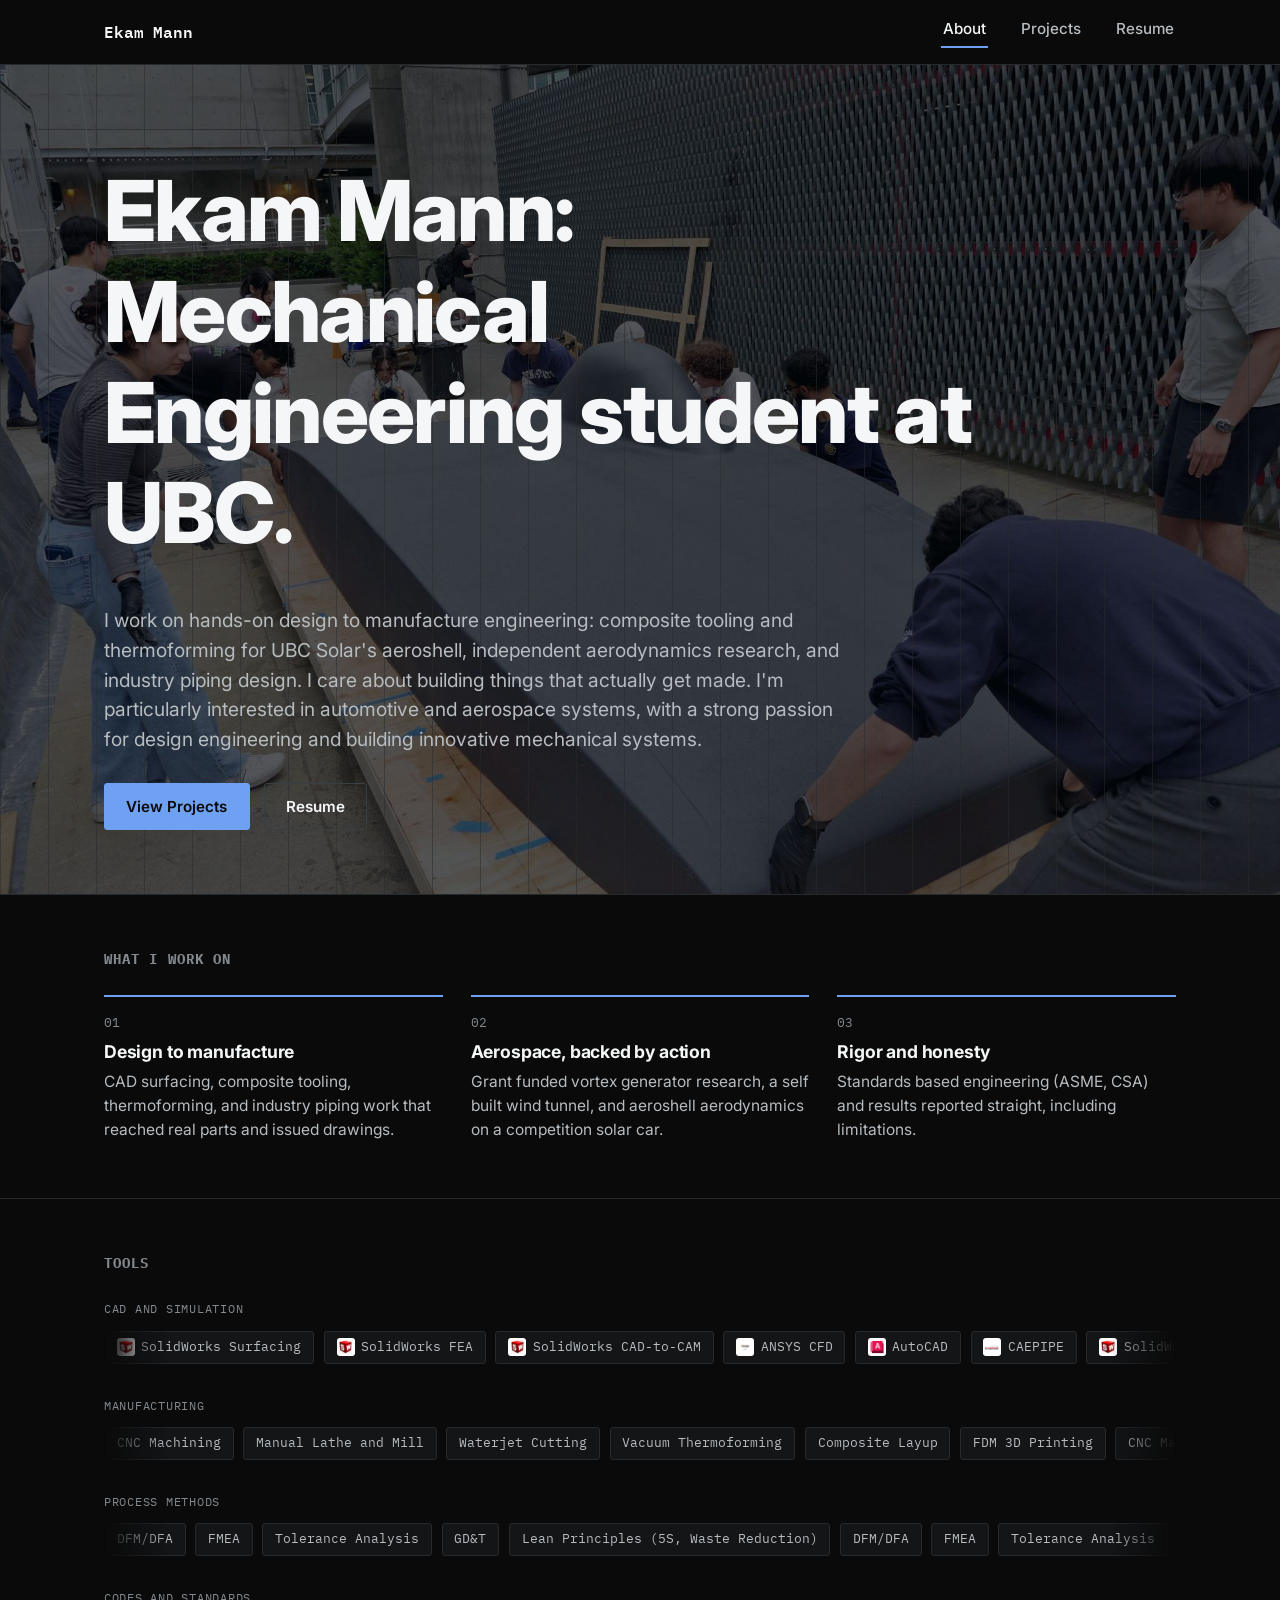
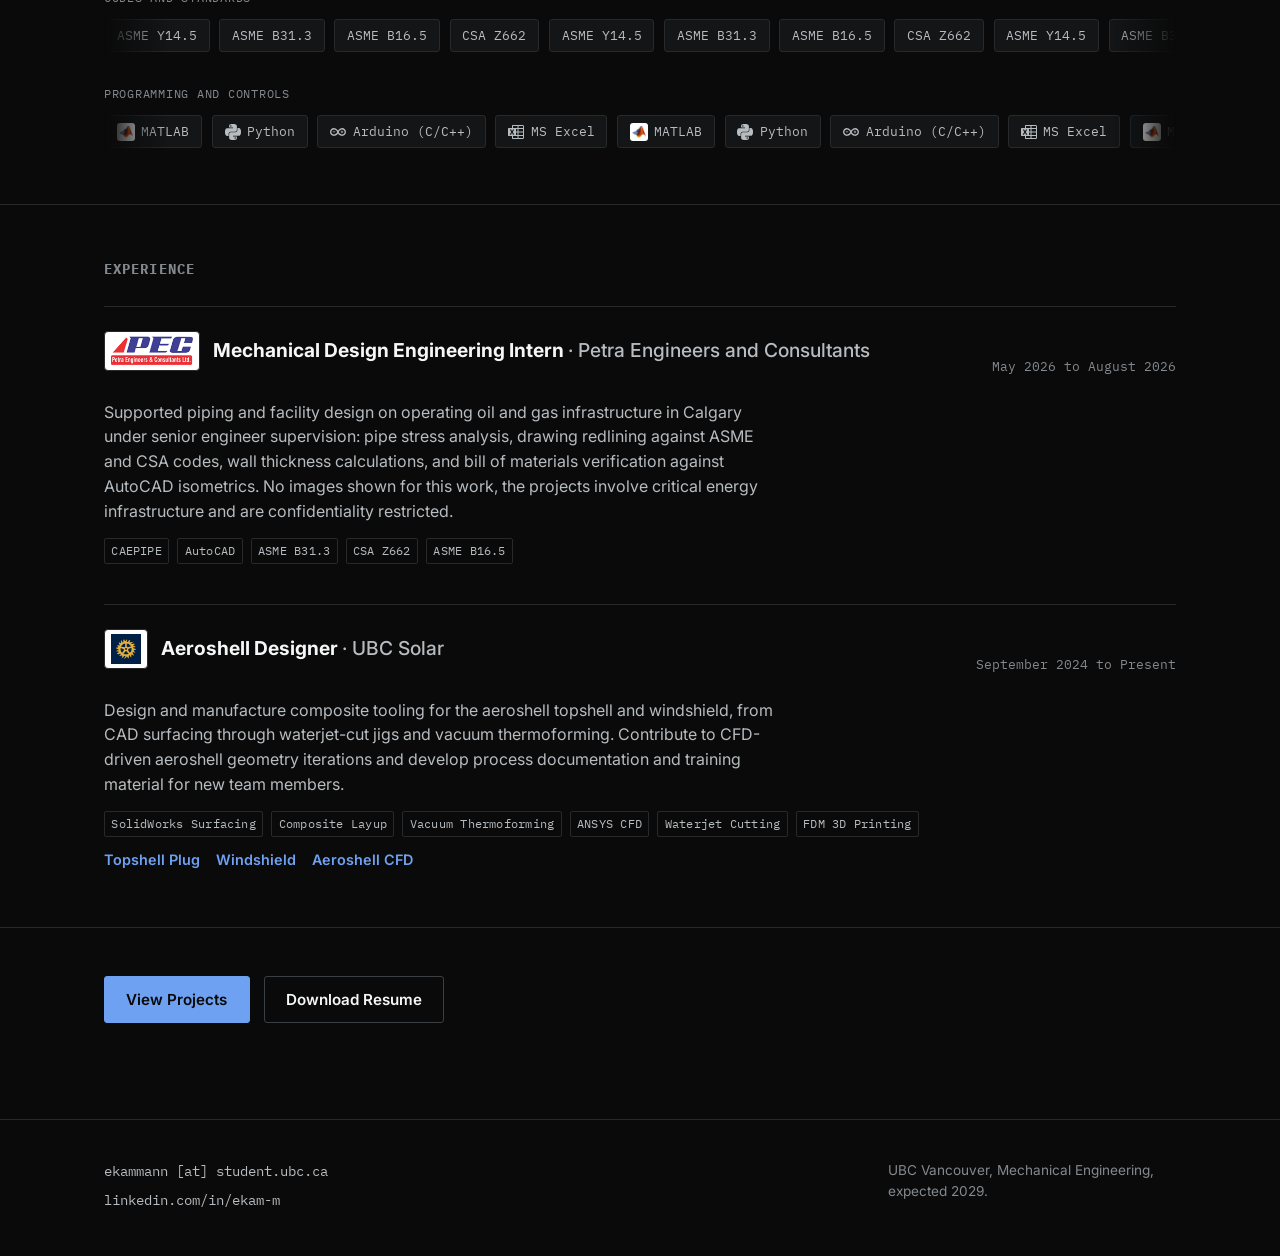
==== index.html @ 3ae9a65d "Add favicon EM monogram logo, generated as favicon.ico (16/32/48), PNG fallbacks, and an apple-touch" ====
<!doctype html>
<html lang="en">
<head>
<meta charset="UTF-8" />
<meta name="viewport" content="width=device-width, initial-scale=1" />
<title>Ekam Mann · Mechanical Engineering</title>
<meta name="description" content="Ekam Mann, Mechanical Engineering student at UBC. Design to manufacture work in composite tooling, thermoforming, and industry piping." />
<link rel="icon" href="/favicon.ico" sizes="any" />
<link rel="icon" href="/assets/img/favicon-32.png" type="image/png" sizes="32x32" />
<link rel="icon" href="/assets/img/favicon-16.png" type="image/png" sizes="16x16" />
<link rel="apple-touch-icon" href="/assets/img/apple-touch-icon.png" />
<link rel="preconnect" href="https://fonts.googleapis.com" />
<link rel="preconnect" href="https://fonts.gstatic.com" crossorigin />
<link href="https://fonts.googleapis.com/css2?family=Inter:wght@400;500;600;700&family=IBM+Plex+Mono:wght@400;500;600&display=swap" rel="stylesheet" />
<link rel="stylesheet" href="/assets/css/style.css" />
</head>
<body>
<a class="skip-link" href="#main">Skip to content</a>

<nav class="site-nav" aria-label="Primary">
  <div class="container">
    <a class="nav-brand" href="/">Ekam Mann</a>
    <button class="nav-toggle" aria-expanded="false" aria-controls="nav-links" aria-label="Toggle menu">
      <svg width="20" height="20" viewBox="0 0 20 20" fill="none" aria-hidden="true"><path d="M2.5 5h15M2.5 10h15M2.5 15h15" stroke="currentColor" stroke-width="1.5" stroke-linecap="round"/></svg>
    </button>
    <ul class="nav-links" id="nav-links">
      <li><a href="/" aria-current="page">About</a></li>
      <li><a href="/projects/">Projects</a></li>
      <li><a href="/resume/">Resume</a></li>
    </ul>
  </div>
</nav>

<main id="main">
  <section class="hero" style="--hero-bg-image: url('/assets/img/hero-aeroshell.jpg');">
    <div class="container">
      <h1>Ekam Mann: Mechanical Engineering student at UBC.</h1>
      <p class="lede">
        I work on hands-on design to manufacture engineering: composite tooling and thermoforming for
        UBC Solar's aeroshell, independent aerodynamics research, and industry piping design. I care
        about building things that actually get made. I'm particularly interested in automotive and
        aerospace systems, with a strong passion for design engineering and building innovative
        mechanical systems.
      </p>
      <div class="btn-row">
        <a class="btn btn-primary" href="/projects/">View Projects</a>
        <a class="btn btn-secondary" href="/resume/">Resume</a>
      </div>
    </div>
  </section>

  <section class="threads">
    <div class="container">
      <h2 class="section-heading">What I work on</h2>
      <div class="thread-grid">
        <div class="thread">
          <span class="thread-index">01</span>
          <h3>Design to manufacture</h3>
          <p>CAD surfacing, composite tooling, thermoforming, and industry piping work that reached real parts and issued drawings.</p>
        </div>
        <div class="thread">
          <span class="thread-index">02</span>
          <h3>Aerospace, backed by action</h3>
          <p>Grant funded vortex generator research, a self built wind tunnel, and aeroshell aerodynamics on a competition solar car.</p>
        </div>
        <div class="thread">
          <span class="thread-index">03</span>
          <h3>Rigor and honesty</h3>
          <p>Standards based engineering (ASME, CSA) and results reported straight, including limitations.</p>
        </div>
      </div>
    </div>
  </section>

  <section class="tools-section">
    <div class="container">
      <h2 class="section-heading">Tools</h2>

      <div class="tool-group">
        <p class="tool-group-label">CAD and simulation</p>
        <div class="tool-marquee">
          <div class="tool-marquee-track">
            <span class="tool-pill"><img class="tool-pill-icon" src="/assets/img/icons/solidworks.png" alt="" />SolidWorks Surfacing</span>
            <span class="tool-pill"><img class="tool-pill-icon" src="/assets/img/icons/solidworks.png" alt="" />SolidWorks FEA</span>
            <span class="tool-pill"><img class="tool-pill-icon" src="/assets/img/icons/solidworks.png" alt="" />SolidWorks CAD-to-CAM</span>
            <span class="tool-pill"><img class="tool-pill-icon" src="/assets/img/icons/ansys.png" alt="" />ANSYS CFD</span>
            <span class="tool-pill"><img class="tool-pill-icon" src="/assets/img/icons/autocad.png" alt="" />AutoCAD</span>
            <span class="tool-pill"><img class="tool-pill-icon" src="/assets/img/icons/caepipe.png" alt="" />CAEPIPE</span>
          </div>
        </div>
      </div>

      <div class="tool-group">
        <p class="tool-group-label">Manufacturing</p>
        <div class="tool-marquee" data-dir="reverse">
          <div class="tool-marquee-track">
            <span class="tool-pill">CNC Machining</span>
            <span class="tool-pill">Manual Lathe and Mill</span>
            <span class="tool-pill">Waterjet Cutting</span>
            <span class="tool-pill">Vacuum Thermoforming</span>
            <span class="tool-pill">Composite Layup</span>
            <span class="tool-pill">FDM 3D Printing</span>
          </div>
        </div>
      </div>

      <div class="tool-group">
        <p class="tool-group-label">Process methods</p>
        <div class="tool-marquee">
          <div class="tool-marquee-track">
            <span class="tool-pill">DFM/DFA</span>
            <span class="tool-pill">FMEA</span>
            <span class="tool-pill">Tolerance Analysis</span>
            <span class="tool-pill">GD&amp;T</span>
            <span class="tool-pill">Lean Principles (5S, Waste Reduction)</span>
          </div>
        </div>
      </div>

      <div class="tool-group">
        <p class="tool-group-label">Codes and standards</p>
        <div class="tool-marquee" data-dir="reverse">
          <div class="tool-marquee-track">
            <span class="tool-pill">ASME Y14.5</span>
            <span class="tool-pill">ASME B31.3</span>
            <span class="tool-pill">ASME B16.5</span>
            <span class="tool-pill">CSA Z662</span>
          </div>
        </div>
      </div>

      <div class="tool-group">
        <p class="tool-group-label">Programming and controls</p>
        <div class="tool-marquee">
          <div class="tool-marquee-track">
            <span class="tool-pill"><img class="tool-pill-icon" src="/assets/img/icons/matlab.png" alt="" />MATLAB</span>
            <span class="tool-pill"><svg class="tool-pill-icon" role="img" viewBox="0 0 24 24" xmlns="http://www.w3.org/2000/svg" aria-hidden="true"><path d="M14.25.18l.9.2.73.26.59.3.45.32.34.34.25.34.16.33.1.3.04.26.02.2-.01.13V8.5l-.05.63-.13.55-.21.46-.26.38-.3.31-.33.25-.35.19-.35.14-.33.1-.3.07-.26.04-.21.02H8.77l-.69.05-.59.14-.5.22-.41.27-.33.32-.27.35-.2.36-.15.37-.1.35-.07.32-.04.27-.02.21v3.06H3.17l-.21-.03-.28-.07-.32-.12-.35-.18-.36-.26-.36-.36-.35-.46-.32-.59-.28-.73-.21-.88-.14-1.05-.05-1.23.06-1.22.16-1.04.24-.87.32-.71.36-.57.4-.44.42-.33.42-.24.4-.16.36-.1.32-.05.24-.01h.16l.06.01h8.16v-.83H6.18l-.01-2.75-.02-.37.05-.34.11-.31.17-.28.25-.26.31-.23.38-.2.44-.18.51-.15.58-.12.64-.1.71-.06.77-.04.84-.02 1.27.05zm-6.3 1.98l-.23.33-.08.41.08.41.23.34.33.22.41.09.41-.09.33-.22.23-.34.08-.41-.08-.41-.23-.33-.33-.22-.41-.09-.41.09zm13.09 3.95l.28.06.32.12.35.18.36.27.36.35.35.47.32.59.28.73.21.88.14 1.04.05 1.23-.06 1.23-.16 1.04-.24.86-.32.71-.36.57-.4.45-.42.33-.42.24-.4.16-.36.09-.32.05-.24.02-.16-.01h-8.22v.82h5.84l.01 2.76.02.36-.05.34-.11.31-.17.29-.25.25-.31.24-.38.2-.44.17-.51.15-.58.13-.64.09-.71.07-.77.04-.84.01-1.27-.04-1.07-.14-.9-.2-.73-.25-.59-.3-.45-.33-.34-.34-.25-.34-.16-.33-.1-.3-.04-.25-.02-.2.01-.13v-5.34l.05-.64.13-.54.21-.46.26-.38.3-.32.33-.24.35-.2.35-.14.33-.1.3-.06.26-.04.21-.02.13-.01h5.84l.69-.05.59-.14.5-.21.41-.28.33-.32.27-.35.2-.36.15-.36.1-.35.07-.32.04-.28.02-.21V6.07h2.09l.14.01zm-6.47 14.25l-.23.33-.08.41.08.41.23.33.33.23.41.08.41-.08.33-.23.23-.33.08-.41-.08-.41-.23-.33-.33-.23-.41-.08-.41.08z"/></svg>Python</span>
            <span class="tool-pill"><svg class="tool-pill-icon" role="img" viewBox="0 0 24 24" xmlns="http://www.w3.org/2000/svg" aria-hidden="true"><path d="M18.087 6.146c-.3 0-.607.017-.907.069-2.532.367-4.23 2.239-5.18 3.674-.95-1.435-2.648-3.307-5.18-3.674a6.49 6.49 0 0 0-.907-.069C2.648 6.146 0 8.77 0 12s2.656 5.854 5.913 5.854c.3 0 .607-.017.916-.069 2.531-.376 4.23-2.247 5.18-3.683.949 1.436 2.647 3.307 5.18 3.683.299.043.607.069.915.069C21.344 17.854 24 15.23 24 12s-2.656-5.854-5.913-5.854zM6.53 15.734a3.837 3.837 0 0 1-.625.043c-2.148 0-3.889-1.7-3.889-3.777 0-2.085 1.749-3.777 3.898-3.777.208 0 .416.017.624.043 2.39.35 3.847 2.768 4.347 3.734-.508.974-1.974 3.384-4.355 3.734zm11.558.043c-.208 0-.416-.017-.624-.043-2.39-.35-3.856-2.768-4.347-3.734.491-.966 1.957-3.384 4.347-3.734.208-.026.416-.043.624-.043 2.149 0 3.89 1.7 3.89 3.777 0 2.085-1.75 3.777-3.89 3.777zm1.65-4.404v1.134h-1.205v1.182h-1.156v-1.182H16.17v-1.134h1.206V10.19h1.156v1.183h1.206zM4.246 12.498H7.82v-1.125H4.245v1.125z"/></svg>Arduino (C/C++)</span>
            <span class="tool-pill"><svg class="tool-pill-icon" role="img" viewBox="0 0 24 24" xmlns="http://www.w3.org/2000/svg" aria-hidden="true"><path d="M23 1.5q.41 0 .7.3.3.29.3.7v19q0 .41-.3.7-.29.3-.7.3H7q-.41 0-.7-.3-.3-.29-.3-.7V18H1q-.41 0-.7-.3-.3-.29-.3-.7V7q0-.41.3-.7Q.58 6 1 6h5V2.5q0-.41.3-.7.29-.3.7-.3zM6 13.28l1.42 2.66h2.14l-2.38-3.87 2.34-3.8H7.46l-1.3 2.4-.05.08-.04.09-.64-1.28-.66-1.29H2.59l2.27 3.82-2.48 3.85h2.16zM14.25 21v-3H7.5v3zm0-4.5v-3.75H12v3.75zm0-5.25V7.5H12v3.75zm0-5.25V3H7.5v3zm8.25 15v-3h-6.75v3zm0-4.5v-3.75h-6.75v3.75zm0-5.25V7.5h-6.75v3.75zm0-5.25V3h-6.75v3Z"/></svg>MS Excel</span>
          </div>
        </div>
      </div>
    </div>
  </section>

  <section class="threads" id="experience">
    <div class="container">
      <h2 class="section-heading">Experience</h2>
      <div class="experience-list">

        <div class="experience-item">
          <div class="experience-head">
            <div class="experience-title">
              <img class="experience-logo" src="/assets/img/logo-petra.png" alt="Petra Engineers and Consultants Ltd. logo" width="40" height="40" />
              <p class="experience-role">Mechanical Design Engineering Intern <span>· Petra Engineers and Consultants</span></p>
            </div>
            <p class="experience-meta">May 2026 to August 2026</p>
          </div>
          <p class="experience-desc">
            Supported piping and facility design on operating oil and gas infrastructure in Calgary under
            senior engineer supervision: pipe stress analysis, drawing redlining against ASME and CSA codes,
            wall thickness calculations, and bill of materials verification against AutoCAD isometrics. No
            images shown for this work, the projects involve critical energy infrastructure and are
            confidentiality restricted.
          </p>
          <div class="tag-row">
            <span class="tag">CAEPIPE</span>
            <span class="tag">AutoCAD</span>
            <span class="tag">ASME B31.3</span>
            <span class="tag">CSA Z662</span>
            <span class="tag">ASME B16.5</span>
          </div>
        </div>

        <div class="experience-item">
          <div class="experience-head">
            <div class="experience-title">
              <img class="experience-logo" src="/assets/img/logo-ubc-solar.png" alt="UBC Solar logo" width="40" height="40" />
              <p class="experience-role">Aeroshell Designer <span>· UBC Solar</span></p>
            </div>
            <p class="experience-meta">September 2024 to Present</p>
          </div>
          <p class="experience-desc">
            Design and manufacture composite tooling for the aeroshell topshell and windshield, from CAD
            surfacing through waterjet-cut jigs and vacuum thermoforming. Contribute to CFD-driven aeroshell
            geometry iterations and develop process documentation and training material for new team members.
          </p>
          <div class="tag-row">
            <span class="tag">SolidWorks Surfacing</span>
            <span class="tag">Composite Layup</span>
            <span class="tag">Vacuum Thermoforming</span>
            <span class="tag">ANSYS CFD</span>
            <span class="tag">Waterjet Cutting</span>
            <span class="tag">FDM 3D Printing</span>
          </div>
          <div class="experience-links">
            <a href="/projects/aeroshell-topshell-plug/">Topshell Plug</a>
            <a href="/projects/windshield-thermoforming/">Windshield</a>
            <a href="/projects/aeroshell-cfd/">Aeroshell CFD</a>
          </div>
        </div>

      </div>
    </div>
  </section>

  <section class="cta-band">
    <div class="container">
      <div class="btn-row">
        <a class="btn btn-primary" href="/projects/">View Projects</a>
        <a class="btn btn-secondary" href="/resume/">Download Resume</a>
      </div>
    </div>
  </section>
</main>

<footer class="site-footer">
  <div class="container">
    <div class="footer-contact">
      <a href="#" data-mail-user="ekammann" data-mail-domain="student.ubc.ca">ekammann [at] student.ubc.ca</a>
      <a href="https://linkedin.com/in/ekam-m" target="_blank" rel="noopener">linkedin.com/in/ekam-m</a>
    </div>
    <p class="footer-note">UBC Vancouver, Mechanical Engineering, expected 2029.</p>
  </div>
</footer>

<script src="/assets/js/main.js"></script>
</body>
</html>
---- assets/css/style.css ----
/* ============================================================
   Ekam Mann — Portfolio
   Design system: dark, bold, engineering-credible. Near-black
   ground, engineering blue accent, mono for specs/metrics/tools,
   hairline rules instead of shadows.
   ============================================================ */

:root {
  --bg: #0a0a0a;
  --surface: #131517;
  --surface-raised: #17191c;
  --text: #f5f6f7;
  --text-secondary: #b7bcc0;
  --text-tertiary: #83898e;
  --border: #262a2d;
  --border-strong: #3a3f43;
  --accent: #6ea1f2;
  --accent-strong: #a5c4f7;
  --accent-on: #0a0a0a;
  --accent-tint: #16233a;
  --focus-ring: #6ea1f2;
  --code-bg: #1a1d20;
  --shadow: none;

  --font-sans: "Inter", -apple-system, BlinkMacSystemFont, "Segoe UI", Roboto,
    Helvetica, Arial, sans-serif;
  --font-mono: "IBM Plex Mono", ui-monospace, SFMono-Regular, Menlo, Consolas,
    "Liberation Mono", monospace;

  --container-w: 1120px;
  --radius: 3px;
  --nav-h: 64px;
}

/* ---------- Reset ---------- */
*,
*::before,
*::after {
  box-sizing: border-box;
}

html {
  -webkit-text-size-adjust: 100%;
  scroll-behavior: smooth;
}

@media (prefers-reduced-motion: reduce) {
  html {
    scroll-behavior: auto;
  }
  *,
  *::before,
  *::after {
    animation-duration: 0.001ms !important;
    animation-iteration-count: 1 !important;
    transition-duration: 0.001ms !important;
    scroll-behavior: auto !important;
  }
}

body {
  margin: 0;
  background: var(--bg);
  color: var(--text);
  font-family: var(--font-sans);
  font-size: 16px;
  line-height: 1.55;
  -webkit-font-smoothing: antialiased;
}

img {
  max-width: 100%;
  display: block;
  height: auto;
}

a {
  color: var(--accent);
}

h1,
h2,
h3,
h4 {
  line-height: 1.2;
  font-weight: 700;
  margin: 0 0 0.5em;
  letter-spacing: -0.01em;
}

p {
  margin: 0 0 1em;
  color: var(--text);
}

ul,
ol {
  margin: 0 0 1em;
  padding-left: 1.25em;
}

li {
  margin-bottom: 0.4em;
}

:focus-visible {
  outline: 2px solid var(--focus-ring);
  outline-offset: 2px;
  border-radius: 2px;
}

.skip-link {
  position: absolute;
  left: -9999px;
  top: 0;
  background: var(--accent);
  color: var(--accent-on);
  padding: 0.75em 1.25em;
  z-index: 200;
  font-weight: 600;
  text-decoration: none;
}

.skip-link:focus {
  left: 1rem;
  top: 1rem;
}

/* ---------- Layout ---------- */
.container {
  max-width: var(--container-w);
  margin: 0 auto;
  padding: 0 1.5rem;
}

@media (max-width: 640px) {
  .container {
    padding: 0 1.25rem;
  }
}

main {
  display: block;
}

/* ---------- Nav ---------- */
.site-nav {
  position: sticky;
  top: 0;
  z-index: 100;
  background: var(--bg);
  border-bottom: 1px solid var(--border);
  min-height: var(--nav-h);
}

.site-nav .container {
  display: flex;
  align-items: center;
  justify-content: space-between;
  min-height: var(--nav-h);
}

.nav-brand {
  font-family: var(--font-mono);
  font-weight: 600;
  font-size: 1rem;
  color: var(--text);
  text-decoration: none;
  letter-spacing: -0.01em;
}

.nav-brand:hover {
  color: var(--accent);
}

.nav-links {
  display: flex;
  gap: 2rem;
  list-style: none;
  margin: 0;
  padding: 0;
}

.nav-links a {
  color: var(--text-secondary);
  text-decoration: none;
  font-weight: 500;
  font-size: 0.95rem;
  padding: 0.5rem 0.1rem;
  border-bottom: 2px solid transparent;
}

.nav-links a:hover {
  color: var(--text);
}

.nav-links a[aria-current="page"] {
  color: var(--text);
  border-bottom-color: var(--accent);
}

.nav-toggle {
  display: none;
  background: none;
  border: 1px solid var(--border-strong);
  border-radius: var(--radius);
  width: 44px;
  height: 44px;
  align-items: center;
  justify-content: center;
  color: var(--text);
  cursor: pointer;
}

@media (max-width: 720px) {
  .nav-toggle {
    display: flex;
  }
  .site-nav .container {
    flex-wrap: wrap;
  }
  /* In-flow collapsible panel (not fixed) so opening the menu pushes
     the page down instead of floating over the hero content below it. */
  .nav-links {
    order: 3;
    flex-basis: 100%;
    flex-direction: column;
    gap: 0;
    width: 100%;
    max-height: 0;
    overflow: hidden;
    transition: max-height 220ms ease;
  }
  .nav-links.is-open {
    max-height: 320px;
    border-top: 1px solid var(--border);
  }
  .nav-links li {
    width: 100%;
  }
  .nav-links a {
    display: block;
    padding: 0.85rem 0.1rem;
    border-bottom: 1px solid var(--border);
  }
}

/* ---------- Buttons ---------- */
.btn {
  display: inline-flex;
  align-items: center;
  gap: 0.5em;
  padding: 0.7em 1.4em;
  border-radius: var(--radius);
  font-weight: 600;
  font-size: 0.95rem;
  text-decoration: none;
  border: 1px solid transparent;
  cursor: pointer;
  min-height: 44px;
  transition: background-color 150ms ease, border-color 150ms ease,
    color 150ms ease;
}

.btn-primary {
  background: var(--accent);
  color: var(--accent-on);
  border-color: var(--accent);
}

.btn-primary:hover {
  background: var(--accent-strong);
  border-color: var(--accent-strong);
}

.btn-secondary {
  background: transparent;
  color: var(--text);
  border-color: var(--border-strong);
}

.btn-secondary:hover {
  border-color: var(--accent);
  color: var(--accent);
}

.btn-row {
  display: flex;
  gap: 0.9rem;
  flex-wrap: wrap;
}

/* ---------- Hero / About ---------- */
/* --hero-bg-image is unset until a photo is supplied; the scrim
   layer alone gives an intentional dark vignette as a placeholder.
   To drop in a photo later, set on .hero:
     style="--hero-bg-image: url('/assets/img/hero-bg.jpg');" */
.hero {
  position: relative;
  overflow: hidden;
  padding: 6rem 0 4rem;
  border-bottom: 1px solid var(--border);
  isolation: isolate;
}

.hero::before {
  content: "";
  position: absolute;
  inset: 0;
  z-index: -1;
  background-image: var(--hero-bg-image, none),
    radial-gradient(ellipse 90% 60% at 50% 0%, #182335 0%, transparent 60%),
    linear-gradient(180deg, rgba(10, 10, 10, 0.35) 0%, rgba(10, 10, 10, 0.92) 75%, var(--bg) 100%);
  background-size: cover, cover, 100% 100%;
  background-position: center, center, center;
  background-color: var(--bg);
}

.hero::after {
  content: "";
  position: absolute;
  inset: 0;
  z-index: -1;
  background-image: linear-gradient(to right, var(--border) 1px, transparent 1px);
  background-size: 48px 100%;
  opacity: 0.5;
}

@media (max-width: 640px) {
  .hero {
    padding: 4rem 0 2.5rem;
  }
  .hero::after {
    display: none;
  }
}

.hero h1 {
  font-size: clamp(2.5rem, 8vw, 5.25rem);
  font-weight: 800;
  letter-spacing: -0.02em;
  max-width: 16ch;
}

.hero .lede {
  font-size: 1.2rem;
  color: var(--text-secondary);
  max-width: 62ch;
  margin-bottom: 1.75rem;
}

/* ---------- Threads ---------- */
.threads {
  padding: 3.5rem 0;
  border-bottom: 1px solid var(--border);
}

.threads h2,
.section-heading {
  font-family: var(--font-mono);
  font-size: 0.85rem;
  letter-spacing: 0.08em;
  text-transform: uppercase;
  color: var(--text-tertiary);
  margin-bottom: 1.75rem;
}

.thread-grid {
  display: grid;
  grid-template-columns: repeat(3, 1fr);
  gap: 1.75rem;
}

@media (max-width: 820px) {
  .thread-grid {
    grid-template-columns: 1fr;
  }
}

.thread {
  border-top: 2px solid var(--accent);
  padding-top: 1rem;
}

.thread .thread-index {
  font-family: var(--font-mono);
  font-size: 0.8rem;
  color: var(--text-tertiary);
  display: block;
  margin-bottom: 0.5rem;
}

.thread h3 {
  font-size: 1.1rem;
  margin-bottom: 0.5rem;
}

.thread p {
  color: var(--text-secondary);
  font-size: 0.97rem;
  margin: 0;
}

/* ---------- Tools (marquee) ---------- */
.tools-section {
  padding: 3.5rem 0;
  border-bottom: 1px solid var(--border);
}

.tool-group {
  margin-bottom: 2rem;
}

.tool-group:last-child {
  margin-bottom: 0;
}

.tool-group-label {
  font-family: var(--font-mono);
  font-size: 0.78rem;
  letter-spacing: 0.06em;
  text-transform: uppercase;
  color: var(--text-tertiary);
  margin-bottom: 0.75rem;
}

/* Default/fallback state (no JS, or motion reduced): a plain wrapped
   row of pills, no animation. JS measures each track and only adds
   .is-marquee-ready once it has padded the content wide enough to
   loop with no visible gap, whatever the item count. */
.tool-marquee {
  overflow: hidden;
}

.tool-marquee.is-marquee-ready {
  -webkit-mask-image: linear-gradient(
    90deg,
    transparent,
    black 6%,
    black 94%,
    transparent
  );
  mask-image: linear-gradient(
    90deg,
    transparent,
    black 6%,
    black 94%,
    transparent
  );
}

.tool-marquee-track {
  display: flex;
  flex-wrap: wrap;
  gap: 0.6rem;
}

.tool-marquee.is-marquee-ready .tool-marquee-track {
  flex-wrap: nowrap;
  width: max-content;
  animation: tool-marquee 26s linear infinite;
}

.tool-marquee.is-marquee-ready:hover .tool-marquee-track {
  animation-play-state: paused;
}

.tool-marquee[data-dir="reverse"] .tool-marquee-track {
  animation-direction: reverse;
}

@keyframes tool-marquee {
  from {
    transform: translateX(0);
  }
  to {
    transform: translateX(-50%);
  }
}

.tool-pill {
  flex: none;
  display: inline-flex;
  align-items: center;
  gap: 0.5em;
  font-family: var(--font-mono);
  font-size: 0.82rem;
  color: var(--text-secondary);
  background: var(--surface);
  border: 1px solid var(--border);
  border-radius: var(--radius);
  padding: 0.4em 0.9em;
  white-space: nowrap;
}

.tool-pill-icon {
  width: 18px;
  height: 18px;
  object-fit: contain;
  border-radius: 3px;
  background: #ffffff;
  padding: 2px;
  flex: none;
}

.tool-pill svg.tool-pill-icon {
  fill: currentColor;
  background: none;
  padding: 0;
  width: 16px;
  height: 16px;
}

/* ---------- Experience ---------- */
.experience-list {
  display: flex;
  flex-direction: column;
  gap: 2.5rem;
}

.experience-item {
  border-top: 1px solid var(--border);
  padding-top: 1.5rem;
}

.experience-head {
  display: flex;
  justify-content: space-between;
  align-items: baseline;
  flex-wrap: wrap;
  gap: 0.5rem 1.5rem;
  margin-bottom: 0.6rem;
}

.experience-title {
  display: flex;
  align-items: center;
  gap: 0.8rem;
}

.experience-logo {
  height: 40px;
  width: auto;
  max-width: 96px;
  object-fit: contain;
  border-radius: 4px;
  background: #ffffff;
  border: 1px solid var(--border);
  padding: 4px 6px;
  flex: none;
}

.experience-role {
  font-size: 1.2rem;
  font-weight: 700;
  margin: 0;
}

.experience-role span {
  color: var(--text-secondary);
  font-weight: 500;
}

.experience-meta {
  font-family: var(--font-mono);
  font-size: 0.82rem;
  color: var(--text-tertiary);
  white-space: nowrap;
}

.experience-desc {
  color: var(--text-secondary);
  max-width: 68ch;
  margin-bottom: 0.9rem;
}

.experience-links {
  display: flex;
  gap: 1rem;
  margin-top: 0.75rem;
  font-size: 0.9rem;
}

.experience-links a {
  font-weight: 600;
  text-decoration: none;
}

/* ---------- CTA band ---------- */
.cta-band {
  padding: 3rem 0;
}

/* ---------- Footer ---------- */
.site-footer {
  border-top: 1px solid var(--border);
  padding: 2.5rem 0;
  margin-top: 3rem;
}

.site-footer .container {
  display: flex;
  flex-wrap: wrap;
  justify-content: space-between;
  align-items: flex-start;
  gap: 1.5rem;
}

.footer-contact {
  font-family: var(--font-mono);
  font-size: 0.9rem;
  color: var(--text-secondary);
  display: flex;
  flex-direction: column;
  gap: 0.4rem;
}

.footer-contact a {
  color: var(--text-secondary);
  text-decoration: none;
}

.footer-contact a:hover {
  color: var(--accent);
}

.footer-note {
  font-size: 0.85rem;
  color: var(--text-tertiary);
  max-width: 32ch;
}

/* ---------- Page header (non-home pages) ---------- */
.page-header {
  padding: 3rem 0 2rem;
  border-bottom: 1px solid var(--border);
}

.page-header h1 {
  font-size: clamp(1.75rem, 3.5vw, 2.4rem);
}

.page-header .lede {
  color: var(--text-secondary);
  max-width: 65ch;
  font-size: 1.05rem;
  margin-bottom: 0;
}

/* ---------- Project cards ---------- */
.project-grid {
  display: grid;
  grid-template-columns: repeat(3, 1fr);
  gap: 1.5rem;
  padding: 2.75rem 0 4rem;
}

@media (max-width: 980px) {
  .project-grid {
    grid-template-columns: repeat(2, 1fr);
  }
}

@media (max-width: 640px) {
  .project-grid {
    grid-template-columns: 1fr;
  }
}

.project-card {
  display: flex;
  flex-direction: column;
  border: 1px solid var(--border);
  border-radius: var(--radius);
  background: var(--surface);
  overflow: hidden;
  text-decoration: none;
  color: var(--text);
  transition: border-color 150ms ease, transform 150ms ease;
}

.project-card:hover {
  border-color: var(--accent);
}

.project-card:hover .card-title {
  color: var(--accent);
}

.card-media {
  aspect-ratio: 4 / 3;
  background: var(--code-bg);
  overflow: hidden;
  border-bottom: 1px solid var(--border);
}

.card-media img {
  width: 100%;
  height: 100%;
  object-fit: cover;
}

.card-media.is-placeholder {
  display: flex;
  align-items: center;
  justify-content: center;
  padding: 1.25rem;
  text-align: center;
}

.card-media.is-placeholder .placeholder-text {
  font-family: var(--font-mono);
  font-size: 0.8rem;
  color: var(--text-tertiary);
  line-height: 1.5;
}

.card-body {
  padding: 1.25rem 1.35rem 1.5rem;
  display: flex;
  flex-direction: column;
  gap: 0.6rem;
  flex: 1;
}

.card-title {
  font-size: 1.05rem;
  font-weight: 700;
  margin: 0;
}

.card-hook {
  color: var(--text-secondary);
  font-size: 0.93rem;
  margin: 0;
  flex: 1;
}

.tag-row {
  display: flex;
  flex-wrap: wrap;
  gap: 0.5rem;
  margin-top: 0.2rem;
}

.tag {
  font-family: var(--font-mono);
  font-size: 0.72rem;
  letter-spacing: 0.02em;
  color: var(--text-secondary);
  border: 1px solid var(--border);
  border-radius: 2px;
  padding: 0.25em 0.55em;
}

/* ---------- Project detail ---------- */
.project-detail {
  padding: 3rem 0 4.5rem;
}

.scope-line {
  font-family: var(--font-mono);
  font-size: 0.88rem;
  color: var(--text-secondary);
  background: var(--accent-tint);
  border-left: 3px solid var(--accent);
  padding: 0.9rem 1.1rem;
  margin: 0 0 2.25rem;
  line-height: 1.6;
}

.scope-line strong {
  color: var(--text);
}

.project-body {
  max-width: 72ch;
}

.project-body h2 {
  font-size: 1.35rem;
  margin-top: 2.25rem;
}

.project-body h3 {
  font-size: 1.1rem;
  margin-top: 1.75rem;
}

.project-body p,
.project-body li {
  color: var(--text-secondary);
  font-size: 1rem;
}

.caveat {
  border: 1px solid var(--border-strong);
  border-left: 3px solid var(--text-tertiary);
  background: var(--code-bg);
  padding: 1rem 1.2rem;
  margin: 1.75rem 0;
  border-radius: var(--radius);
}

.caveat p {
  margin: 0;
  font-size: 0.93rem;
}

.caveat p + p {
  margin-top: 0.6rem;
}

.image-block {
  margin: 2rem 0;
}

.image-pair {
  display: grid;
  grid-template-columns: 1fr 1fr;
  gap: 1rem;
  margin: 2rem 0;
}

@media (max-width: 640px) {
  .image-pair {
    grid-template-columns: 1fr;
  }
}

.image-block img,
.image-pair img {
  border: 1px solid var(--border);
  border-radius: var(--radius);
  width: 100%;
}

figure {
  margin: 0;
}

figcaption {
  font-size: 0.85rem;
  color: var(--text-tertiary);
  margin-top: 0.5rem;
  font-family: var(--font-mono);
}

.metric {
  font-family: var(--font-mono);
  font-weight: 600;
  color: var(--accent);
}

.no-image-note {
  border: 1px dashed var(--border-strong);
  border-radius: var(--radius);
  padding: 1.75rem;
  text-align: center;
  color: var(--text-tertiary);
  font-family: var(--font-mono);
  font-size: 0.85rem;
  margin: 2rem 0;
  background: var(--code-bg);
}

.project-nav {
  display: flex;
  justify-content: space-between;
  margin-top: 3rem;
  padding-top: 1.5rem;
  border-top: 1px solid var(--border);
  font-size: 0.95rem;
}

.project-nav a {
  text-decoration: none;
  font-weight: 600;
}

/* ---------- Resume page ---------- */
.resume-embed-wrap {
  border: 1px solid var(--border);
  border-radius: var(--radius);
  overflow: hidden;
  background: var(--code-bg);
  margin: 2rem 0;
}

.resume-embed-wrap embed,
.resume-embed-wrap iframe {
  width: 100%;
  height: 78vh;
  min-height: 480px;
  border: none;
  display: block;
}

.resume-fallback {
  padding: 2.5rem 1.5rem;
  text-align: center;
  color: var(--text-secondary);
}

/* ---------- 404 ---------- */
.error-page {
  padding: 6rem 0;
  text-align: center;
}

.error-page .code {
  font-family: var(--font-mono);
  font-size: 0.9rem;
  color: var(--text-tertiary);
  margin-bottom: 1rem;
}

/* ---------- Utility ---------- */
.visually-hidden {
  position: absolute;
  width: 1px;
  height: 1px;
  padding: 0;
  margin: -1px;
  overflow: hidden;
  clip: rect(0, 0, 0, 0);
  white-space: nowrap;
  border: 0;
}
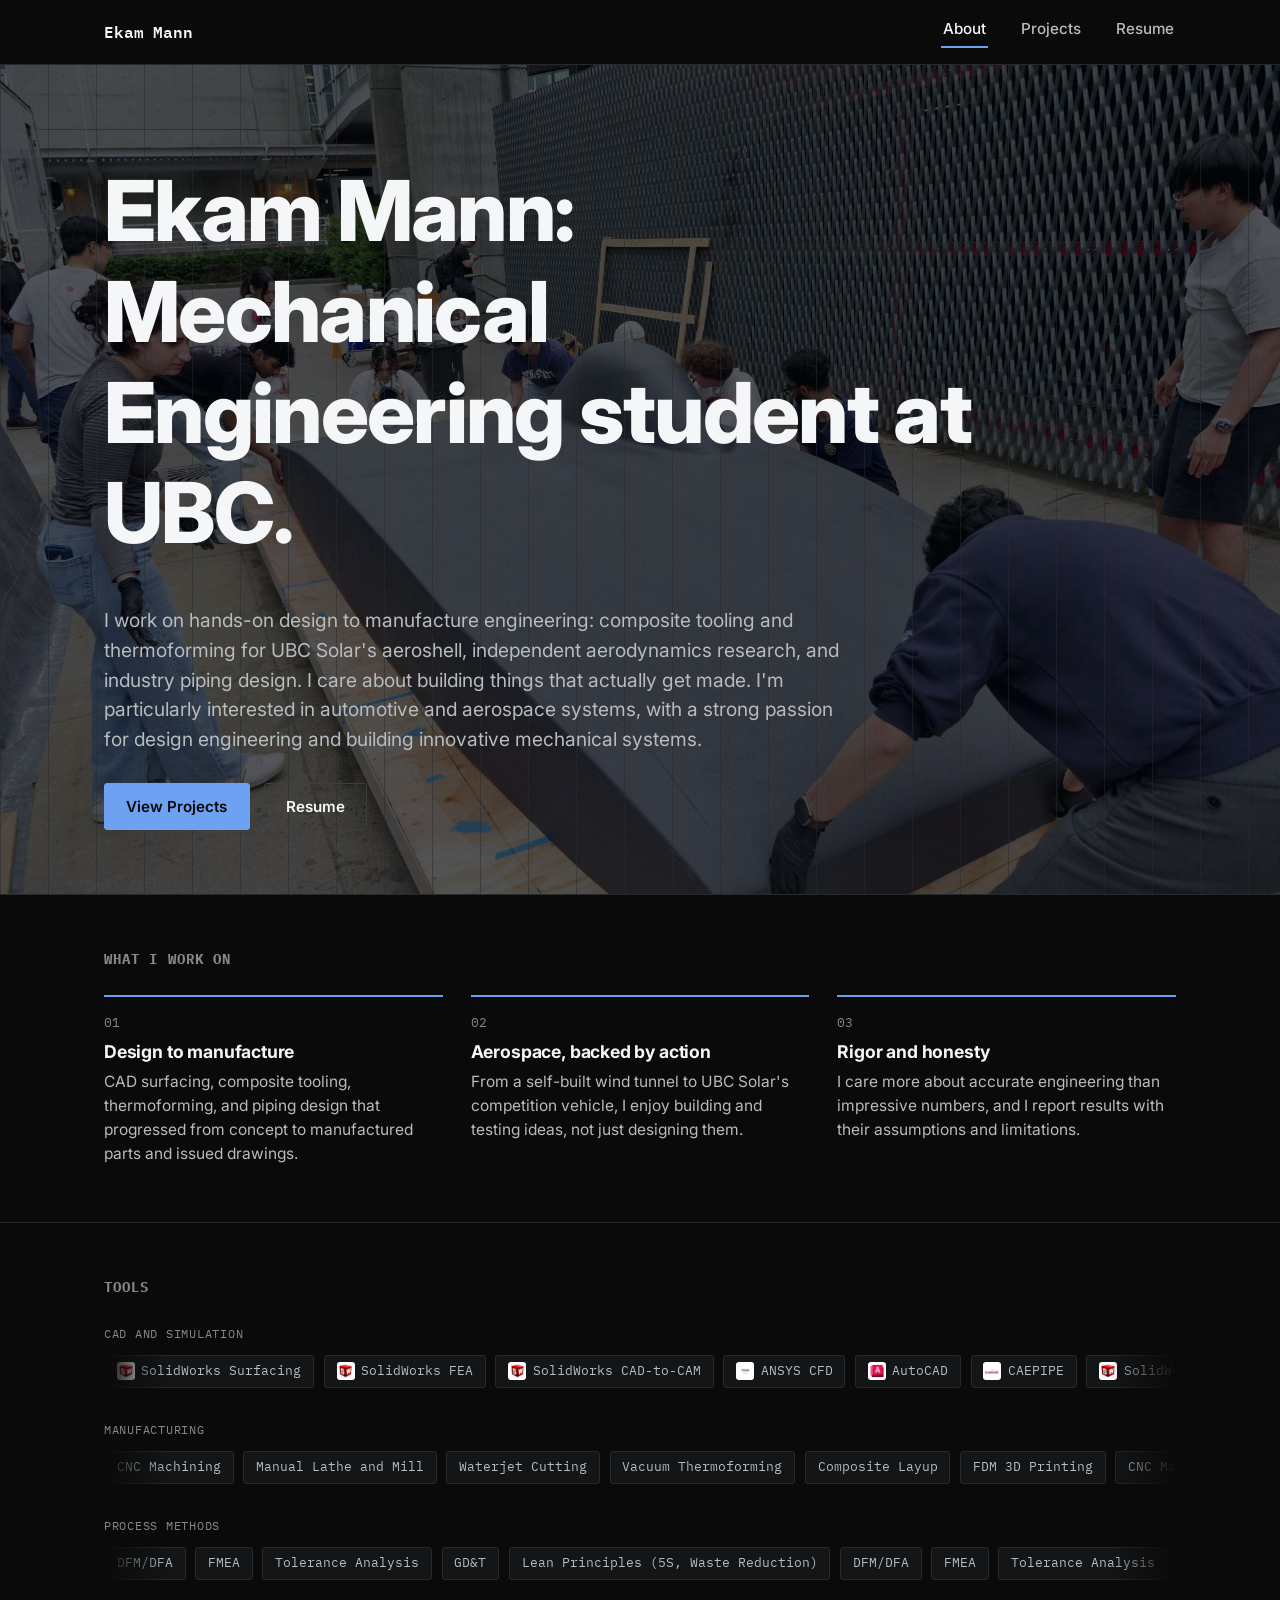
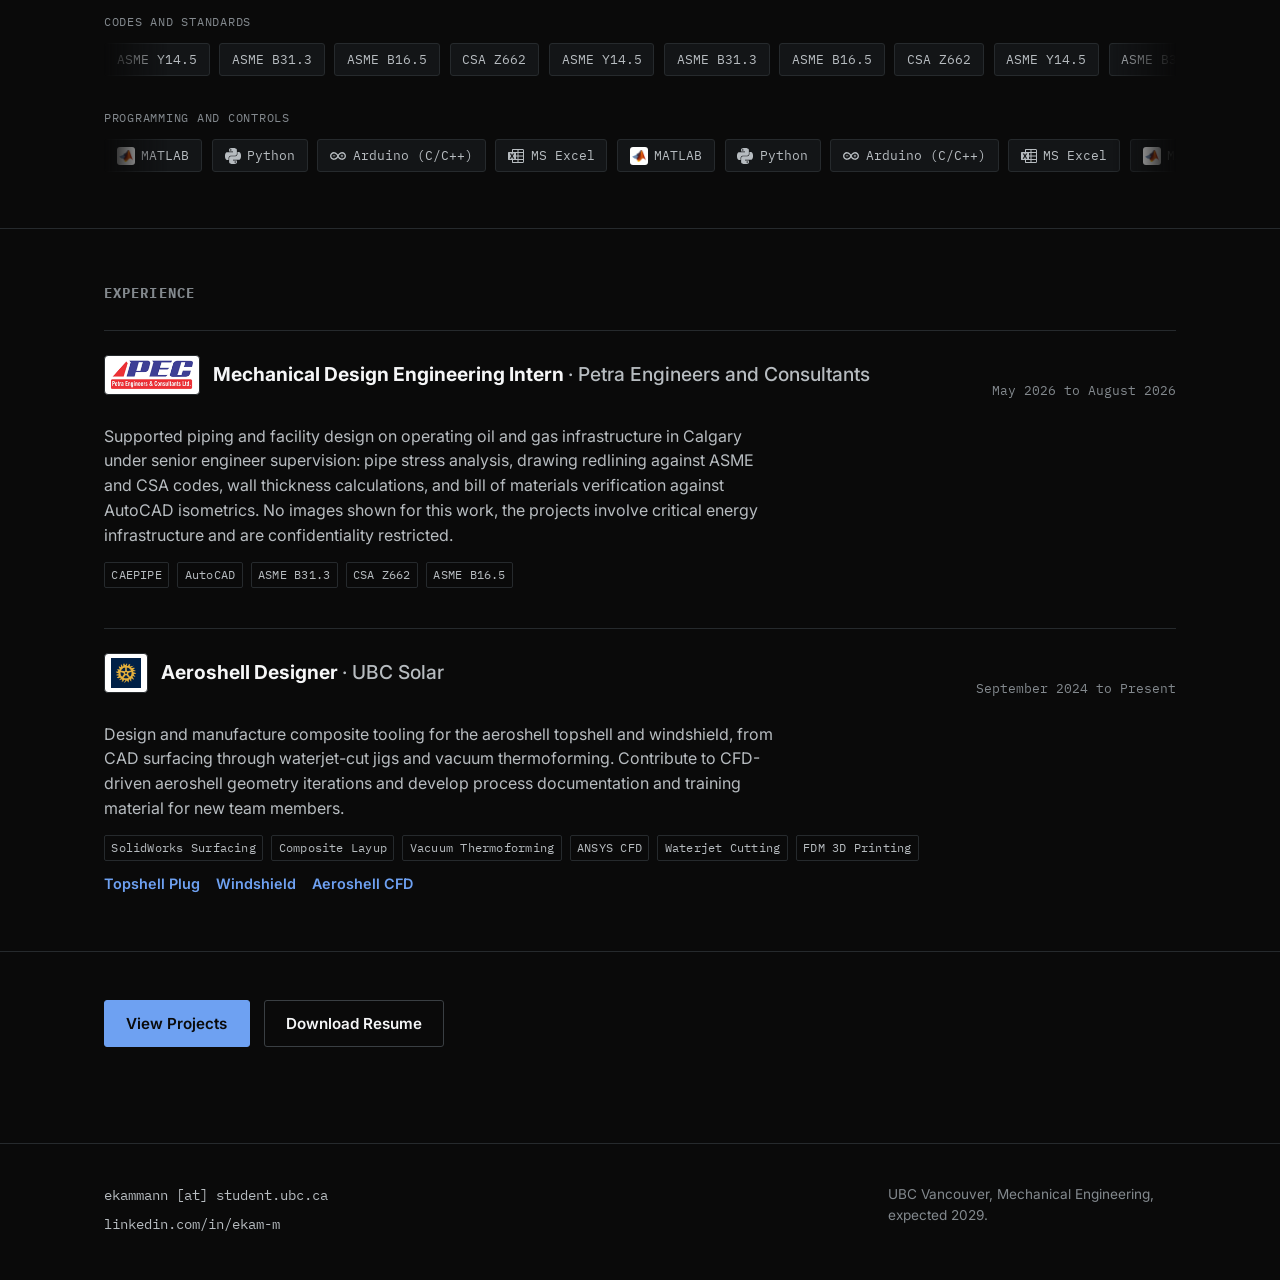
==== commit 006f0205: "Update What I work on copy and gitignore HANDOVER.md" ====
--- a/index.html
+++ b/index.html
@@ -56,17 +56,17 @@
         <div class="thread">
           <span class="thread-index">01</span>
           <h3>Design to manufacture</h3>
-          <p>CAD surfacing, composite tooling, thermoforming, and industry piping work that reached real parts and issued drawings.</p>
+          <p>CAD surfacing, composite tooling, thermoforming, and piping design that progressed from concept to manufactured parts and issued drawings.</p>
         </div>
         <div class="thread">
           <span class="thread-index">02</span>
           <h3>Aerospace, backed by action</h3>
-          <p>Grant funded vortex generator research, a self built wind tunnel, and aeroshell aerodynamics on a competition solar car.</p>
+          <p>From a self-built wind tunnel to UBC Solar's competition vehicle, I enjoy building and testing ideas, not just designing them.</p>
         </div>
         <div class="thread">
           <span class="thread-index">03</span>
           <h3>Rigor and honesty</h3>
-          <p>Standards based engineering (ASME, CSA) and results reported straight, including limitations.</p>
+          <p>I care more about accurate engineering than impressive numbers, and I report results with their assumptions and limitations.</p>
         </div>
       </div>
     </div>
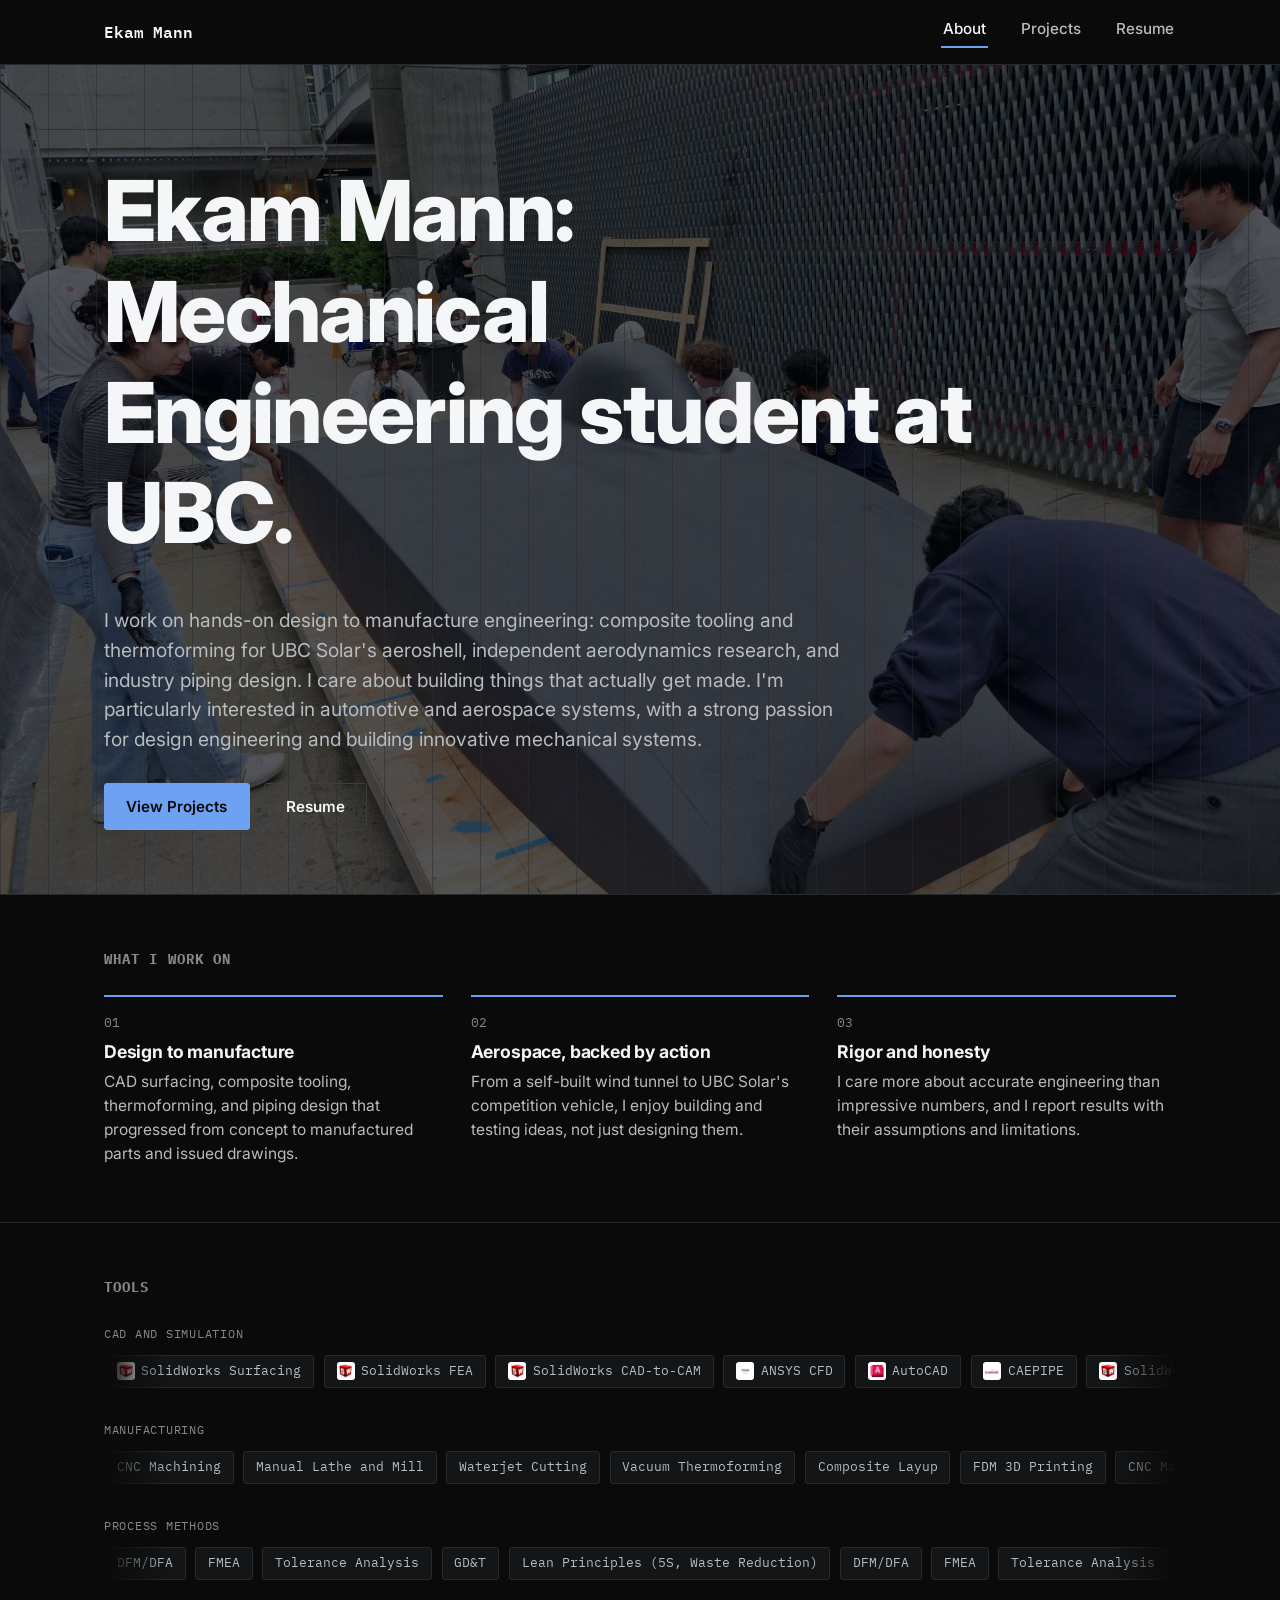
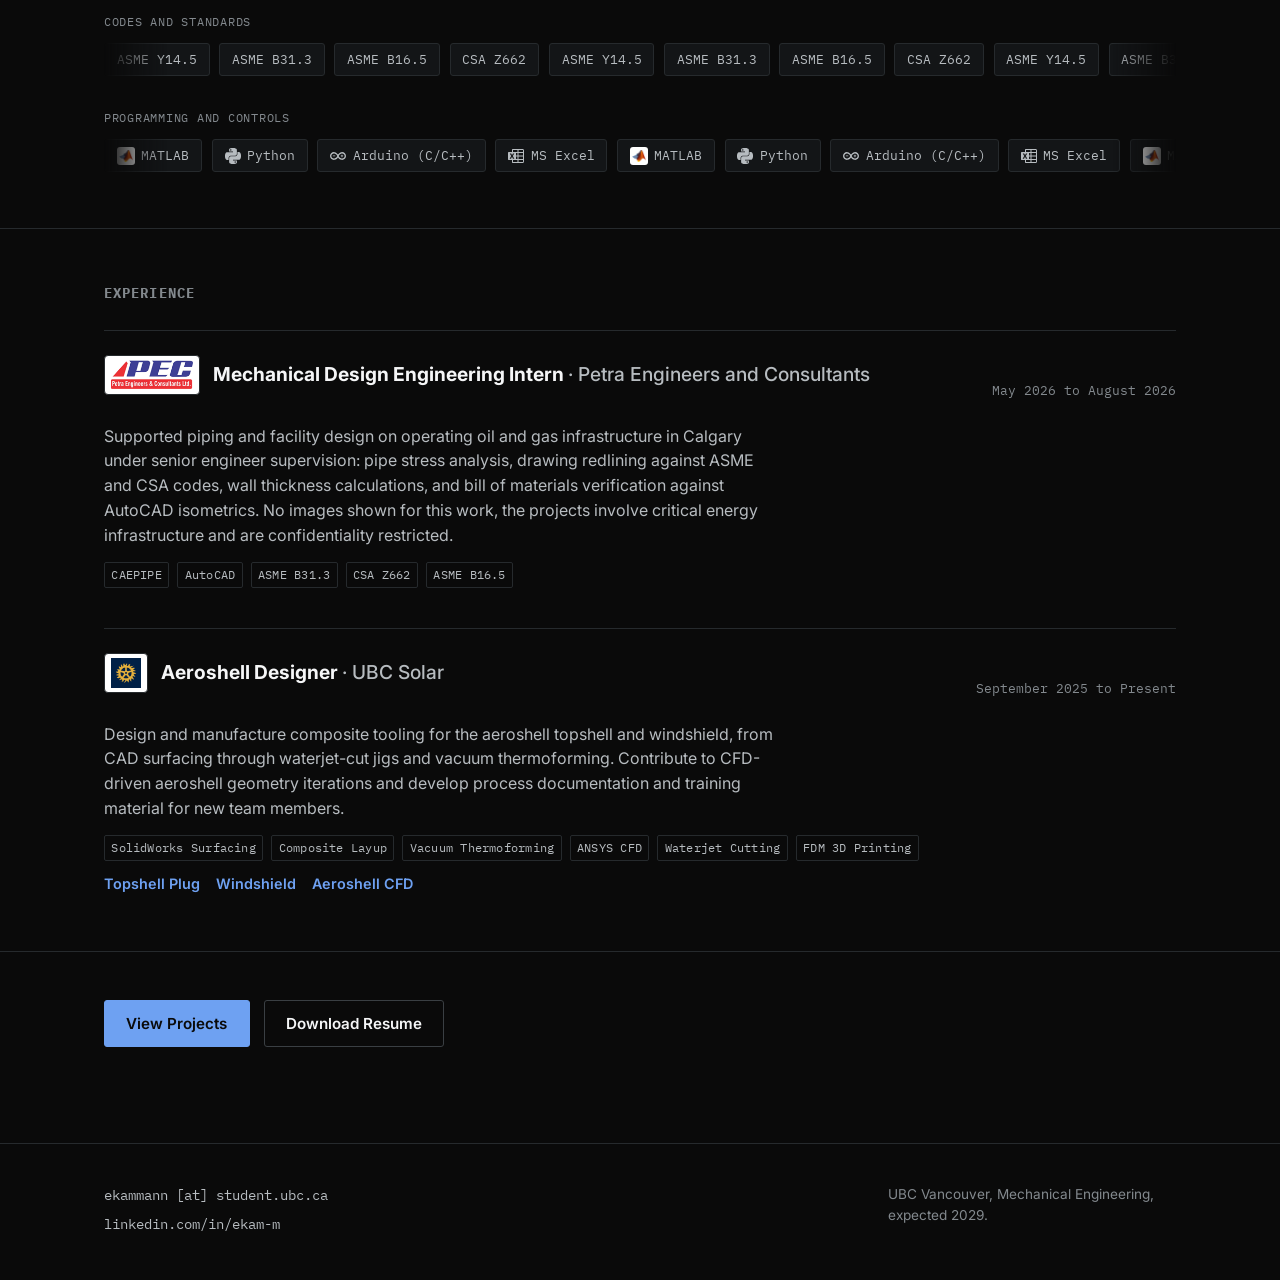
==== commit aafb20cc: "Fix UBC Solar start year to 2025, update resume PDF" ====
--- a/index.html
+++ b/index.html
@@ -178,7 +178,7 @@
               <img class="experience-logo" src="/assets/img/logo-ubc-solar.png" alt="UBC Solar logo" width="40" height="40" />
               <p class="experience-role">Aeroshell Designer <span>· UBC Solar</span></p>
             </div>
-            <p class="experience-meta">September 2024 to Present</p>
+            <p class="experience-meta">September 2025 to Present</p>
           </div>
           <p class="experience-desc">
             Design and manufacture composite tooling for the aeroshell topshell and windshield, from CAD
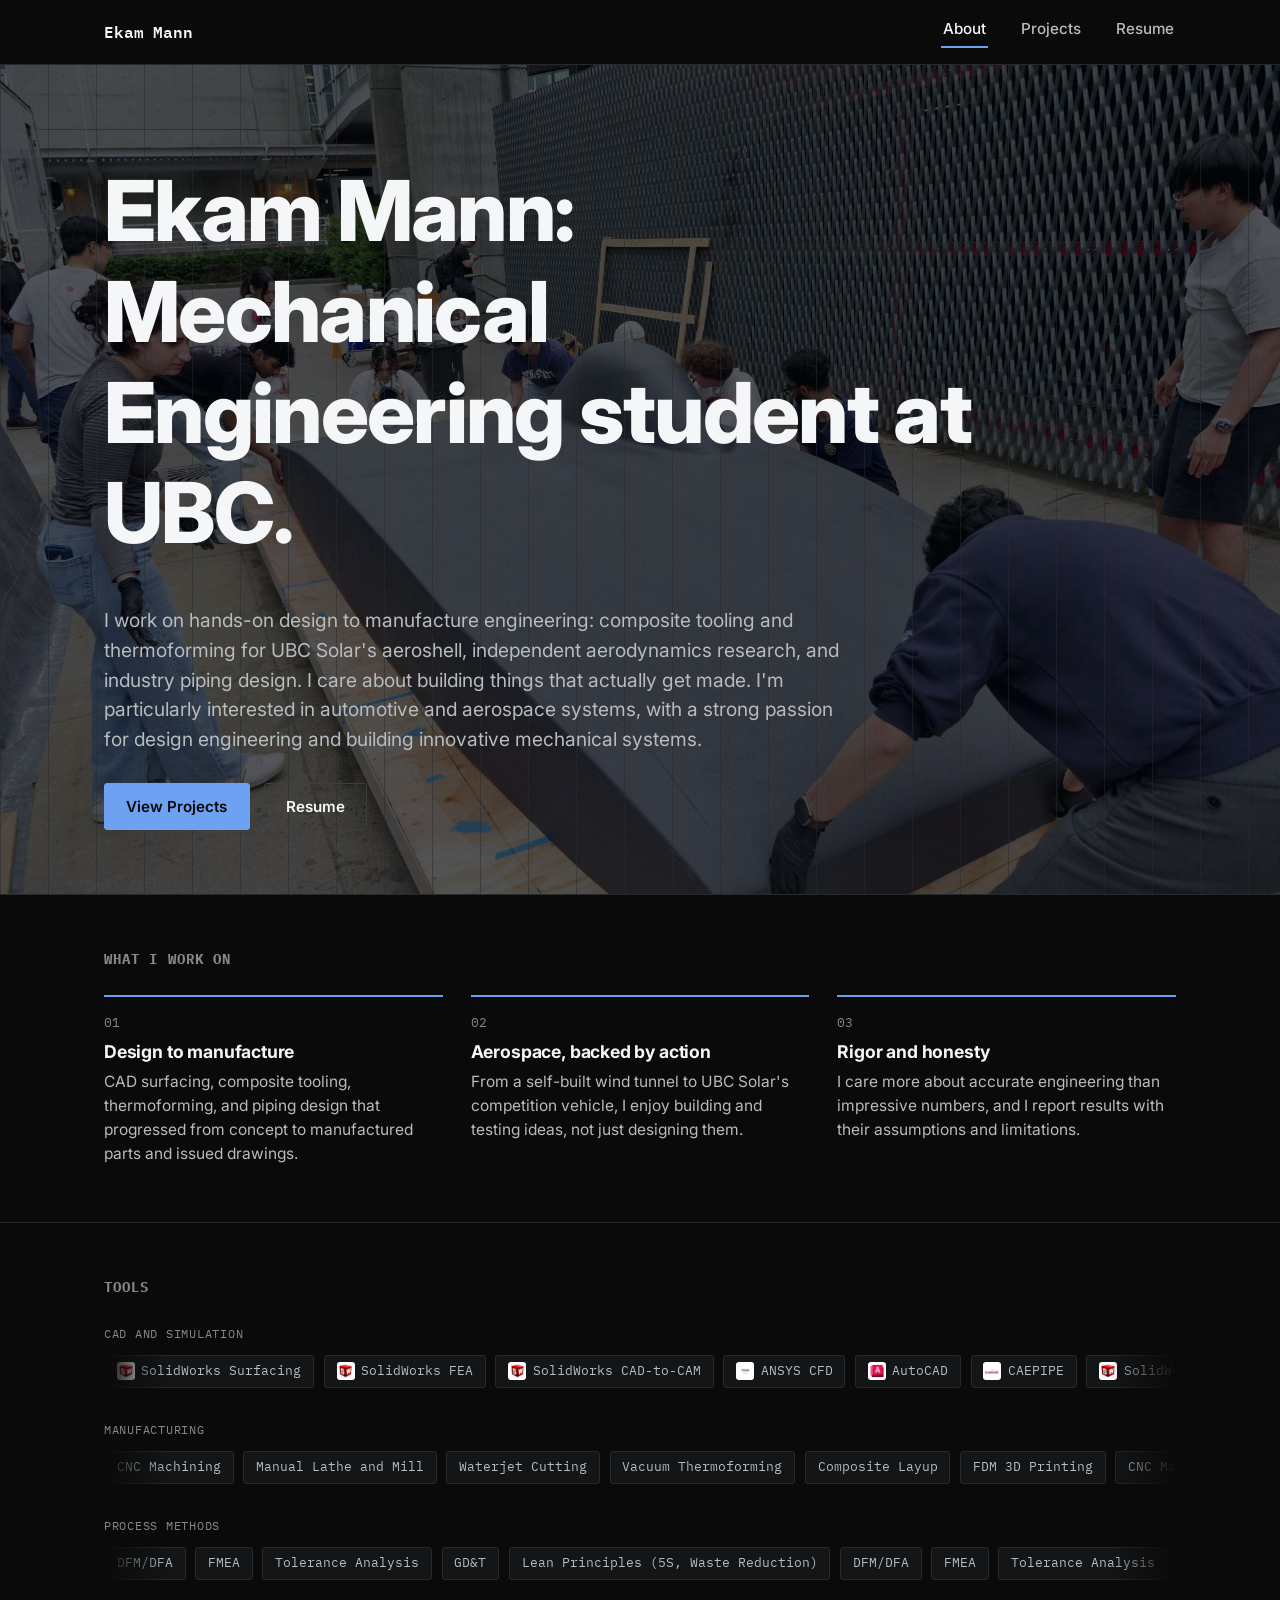
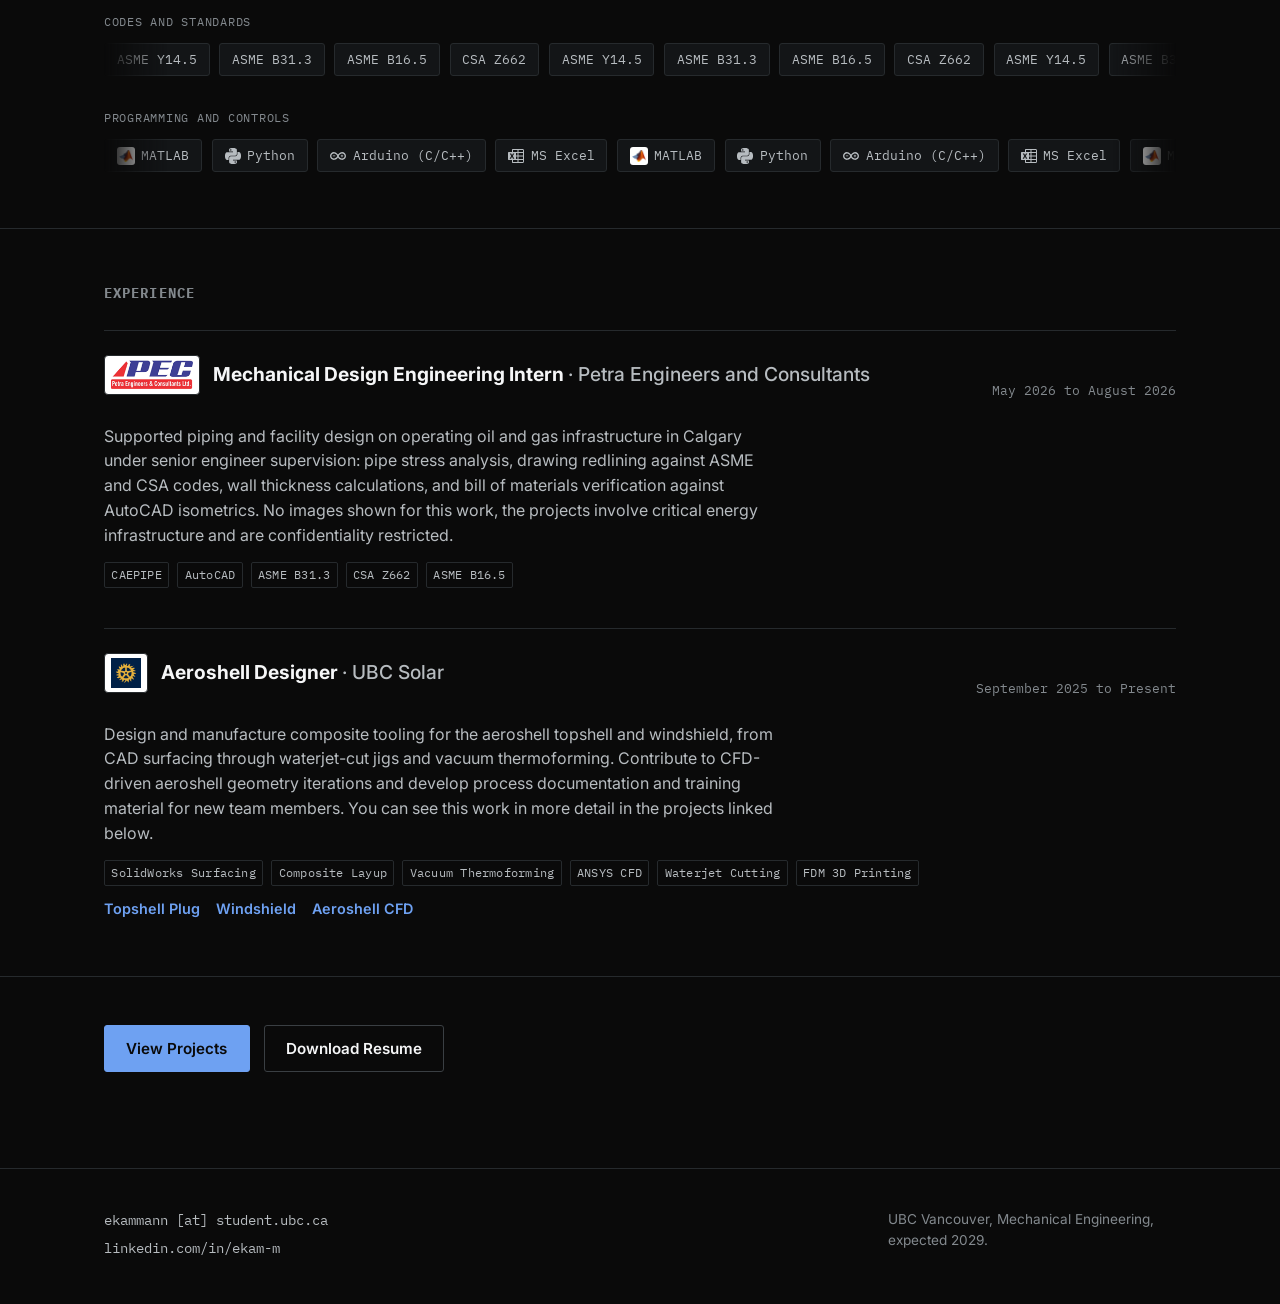
==== commit 3cf8485e: "Add pointer to linked projects in UBC Solar experience copy" ====
--- a/index.html
+++ b/index.html
@@ -184,6 +184,7 @@
             Design and manufacture composite tooling for the aeroshell topshell and windshield, from CAD
             surfacing through waterjet-cut jigs and vacuum thermoforming. Contribute to CFD-driven aeroshell
             geometry iterations and develop process documentation and training material for new team members.
+            You can see this work in more detail in the projects linked below.
           </p>
           <div class="tag-row">
             <span class="tag">SolidWorks Surfacing</span>
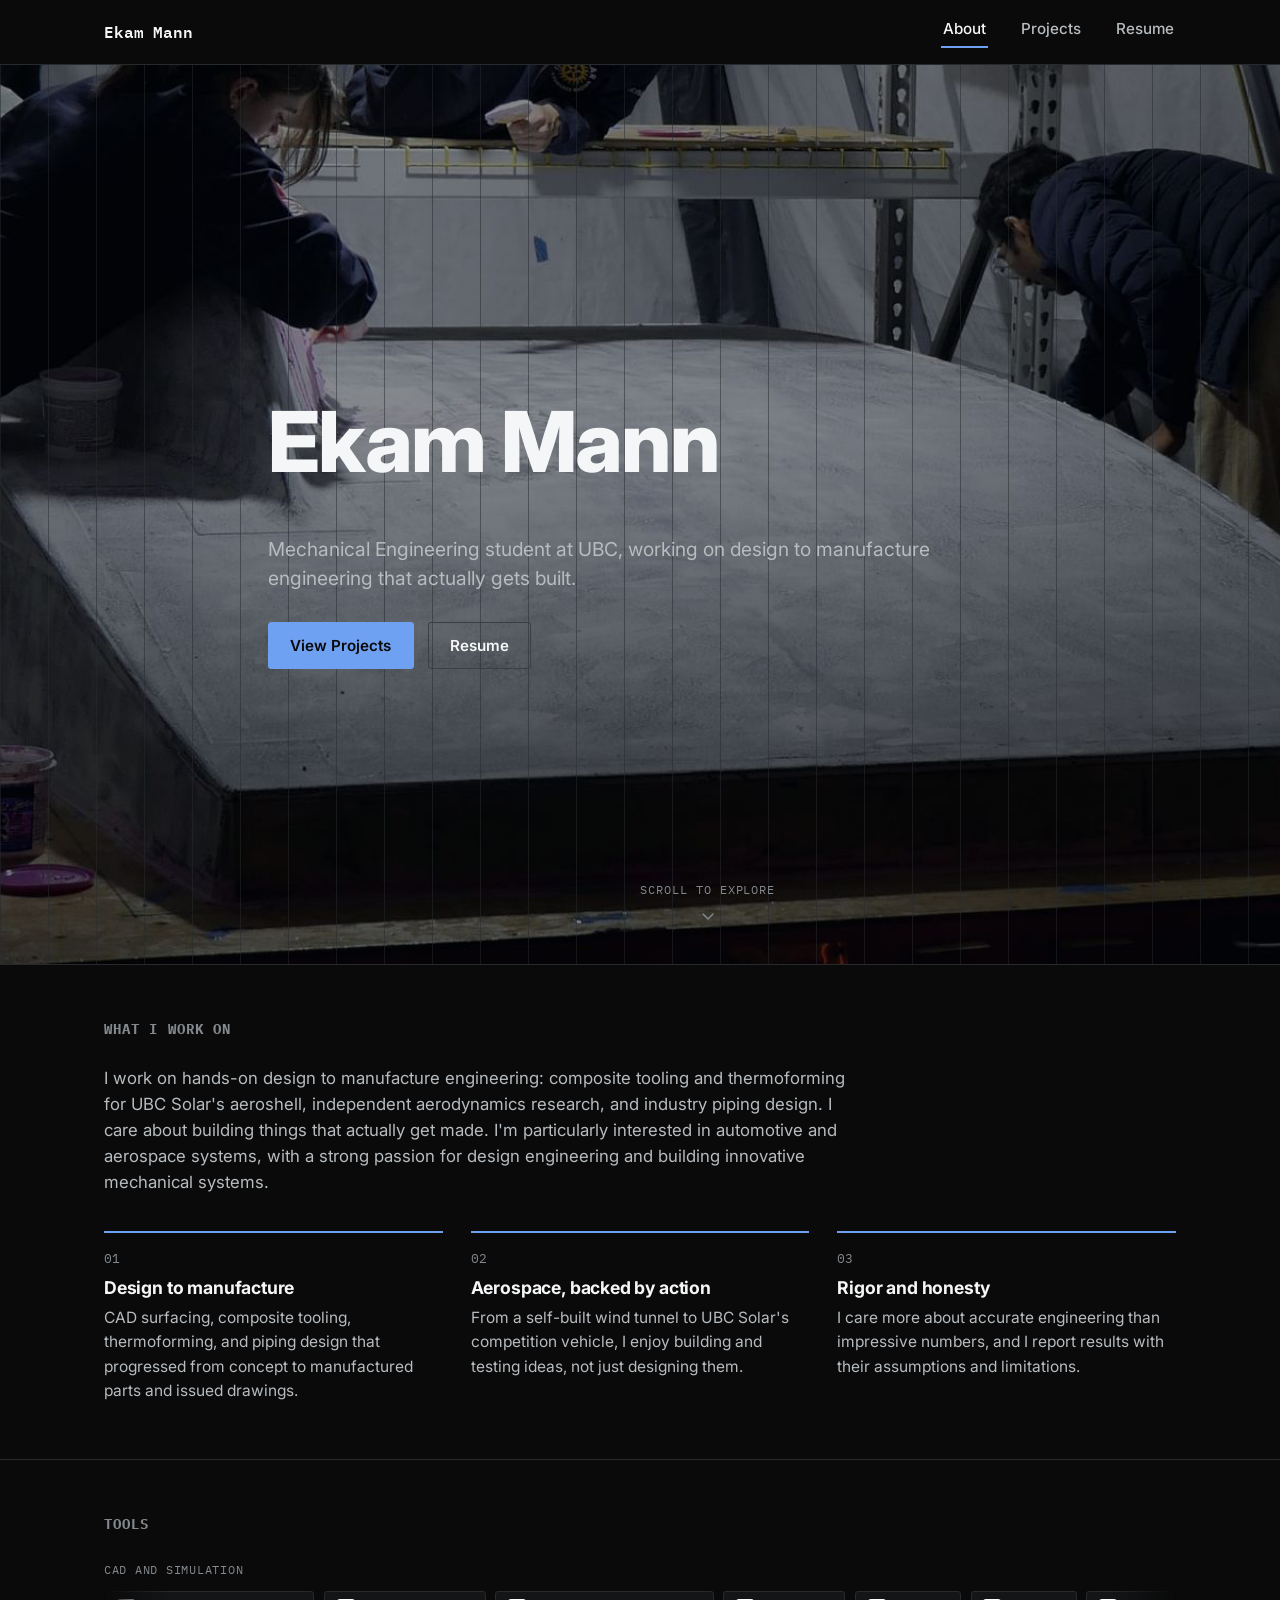
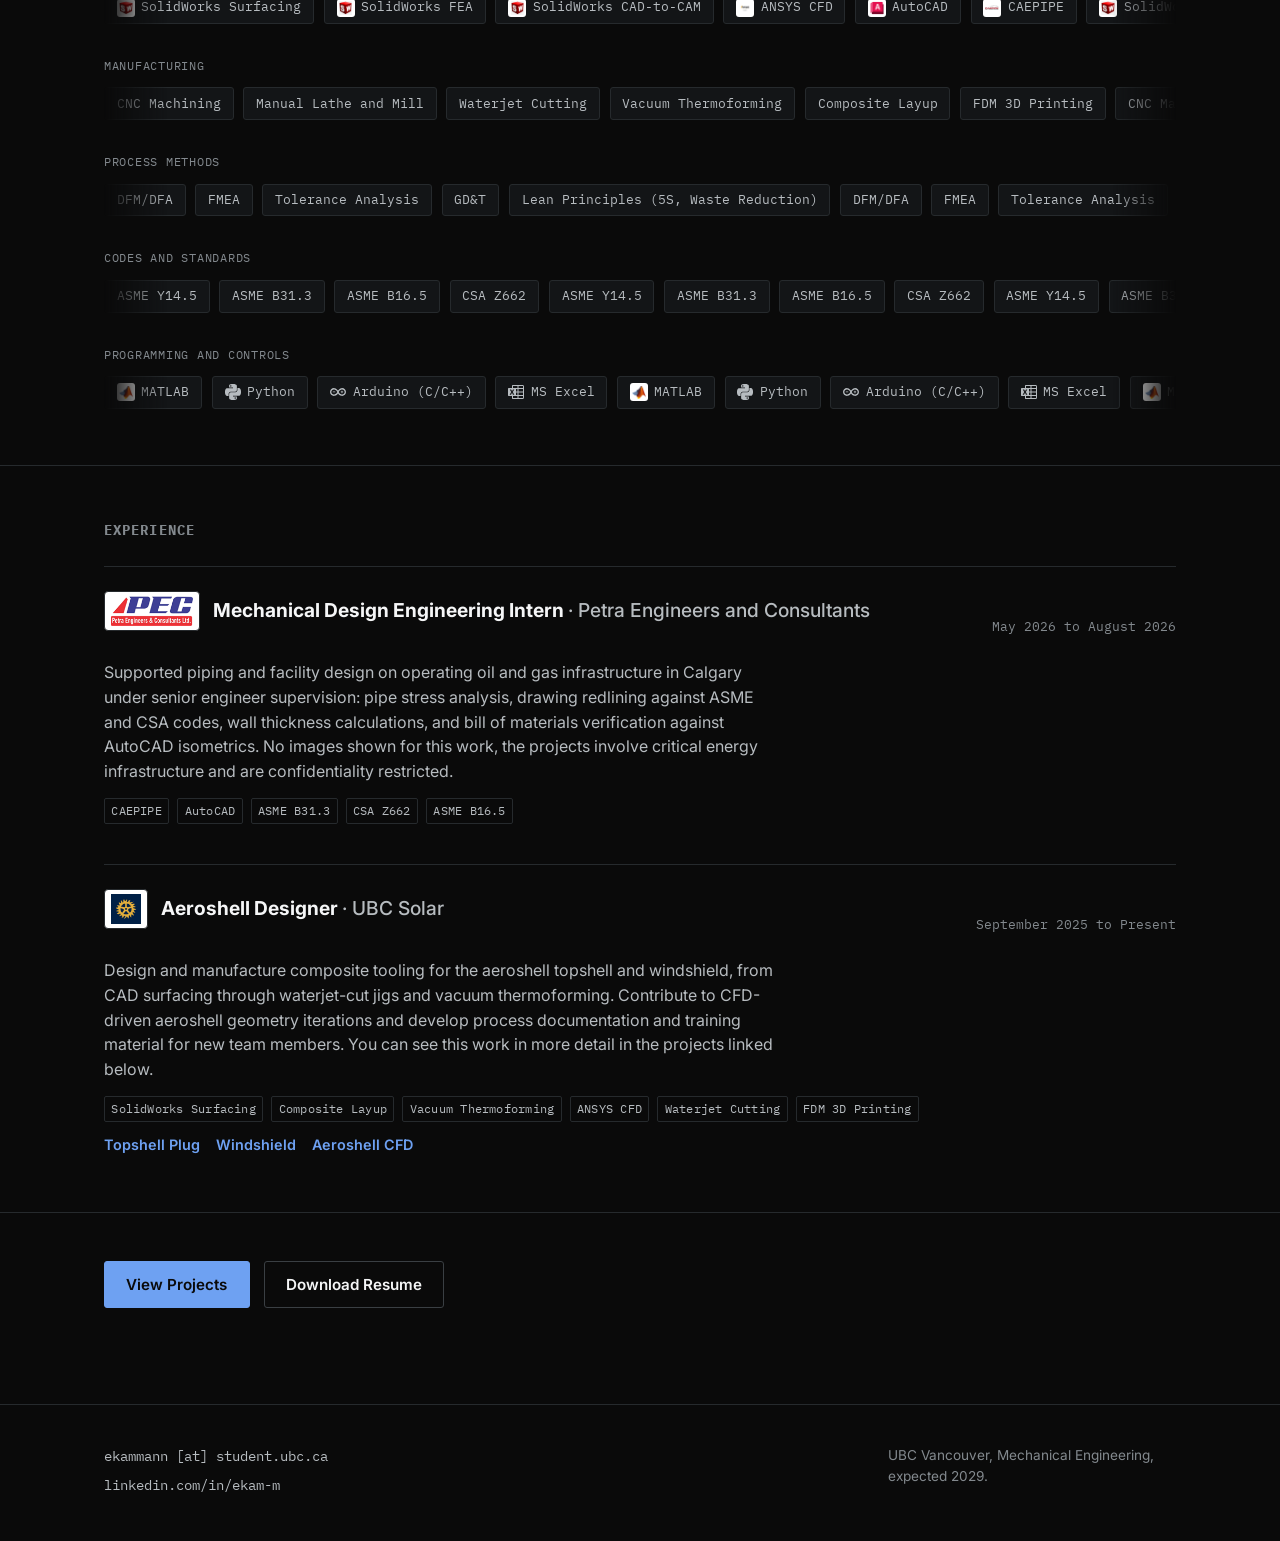
==== commit 991f82f7: "Redesign hero as full-viewport intro with scroll cue, add scroll-reveal animations" ====
--- a/index.html
+++ b/index.html
@@ -34,24 +34,32 @@
 <main id="main">
   <section class="hero" style="--hero-bg-image: url('/assets/img/hero-aeroshell.jpg');">
     <div class="container">
-      <h1>Ekam Mann: Mechanical Engineering student at UBC.</h1>
+      <h1>Ekam Mann</h1>
       <p class="lede">
+        Mechanical Engineering student at UBC, working on design to manufacture engineering that
+        actually gets built.
+      </p>
+      <div class="btn-row">
+        <a class="btn btn-primary" href="/projects/">View Projects</a>
+        <a class="btn btn-secondary" href="/resume/">Resume</a>
+      </div>
+    </div>
+    <a class="scroll-cue" href="#threads" aria-label="Scroll to explore">
+      <span>Scroll to explore</span>
+      <svg width="16" height="16" viewBox="0 0 16 16" fill="none" aria-hidden="true"><path d="M3 6l5 5 5-5" stroke="currentColor" stroke-width="1.5" stroke-linecap="round" stroke-linejoin="round"/></svg>
+    </a>
+  </section>
+
+  <section class="threads" id="threads">
+    <div class="container">
+      <h2 class="section-heading">What I work on</h2>
+      <p class="threads-intro">
         I work on hands-on design to manufacture engineering: composite tooling and thermoforming for
         UBC Solar's aeroshell, independent aerodynamics research, and industry piping design. I care
         about building things that actually get made. I'm particularly interested in automotive and
         aerospace systems, with a strong passion for design engineering and building innovative
         mechanical systems.
       </p>
-      <div class="btn-row">
-        <a class="btn btn-primary" href="/projects/">View Projects</a>
-        <a class="btn btn-secondary" href="/resume/">Resume</a>
-      </div>
-    </div>
-  </section>
-
-  <section class="threads">
-    <div class="container">
-      <h2 class="section-heading">What I work on</h2>
       <div class="thread-grid">
         <div class="thread">
           <span class="thread-index">01</span>
--- a/assets/css/style.css
+++ b/assets/css/style.css
@@ -298,6 +298,10 @@
 .hero {
   position: relative;
   overflow: hidden;
+  min-height: 100svh;
+  display: flex;
+  flex-direction: column;
+  justify-content: center;
   padding: 6rem 0 4rem;
   border-bottom: 1px solid var(--border);
   isolation: isolate;
@@ -333,6 +337,28 @@
   .hero::after {
     display: none;
   }
+  /* The desktop hero photo is cropped wide (roughly 2.6:1) for a wide,
+     short banner. On mobile the hero is narrow and tall, so
+     background-size: cover on that crop would zoom in so far only a
+     sliver of the image is visible. Use a separate, portrait-friendlier
+     crop instead of fighting one image across two very different
+     container shapes. */
+  .hero::before {
+    background-image: url("/assets/img/hero-aeroshell-mobile.jpg"),
+      radial-gradient(
+        ellipse 90% 60% at 50% 0%,
+        #182335 0%,
+        transparent 60%
+      ),
+      linear-gradient(
+        180deg,
+        rgba(10, 10, 10, 0.35) 0%,
+        rgba(10, 10, 10, 0.92) 75%,
+        var(--bg) 100%
+      );
+    background-size: cover, cover, 100% 100%;
+    background-position: center 25%, center, center;
+  }
 }
 
 .hero h1 {
@@ -349,10 +375,96 @@
   margin-bottom: 1.75rem;
 }
 
+/* Entrance animation: hero content fades/slides in on load, staggered.
+   Reduced-motion users get this instantly via the global override above. */
+.hero h1,
+.hero .lede,
+.hero .btn-row {
+  animation: hero-fade-up 0.7s ease both;
+}
+
+.hero .lede {
+  animation-delay: 0.12s;
+}
+
+.hero .btn-row {
+  animation-delay: 0.24s;
+}
+
+@keyframes hero-fade-up {
+  from {
+    opacity: 0;
+    transform: translateY(14px);
+  }
+  to {
+    opacity: 1;
+    transform: translateY(0);
+  }
+}
+
+.scroll-cue {
+  position: absolute;
+  left: 50%;
+  bottom: 2.5rem;
+  transform: translateX(-50%);
+  display: flex;
+  flex-direction: column;
+  align-items: center;
+  gap: 0.5rem;
+  font-family: var(--font-mono);
+  font-size: 0.75rem;
+  letter-spacing: 0.08em;
+  text-transform: uppercase;
+  color: var(--text-tertiary);
+  text-decoration: none;
+  animation: hero-fade-up 0.7s ease 0.4s both,
+    scroll-cue-bounce 2.2s ease-in-out 1.1s infinite;
+}
+
+.scroll-cue:hover {
+  color: var(--accent);
+}
+
+@keyframes scroll-cue-bounce {
+  0%,
+  100% {
+    transform: translateX(-50%) translateY(0);
+  }
+  50% {
+    transform: translateX(-50%) translateY(6px);
+  }
+}
+
+@media (max-width: 640px) {
+  .scroll-cue {
+    bottom: 1.5rem;
+  }
+}
+
+/* Reveal-on-scroll: applied via JS (main.js) only when IntersectionObserver
+   and motion are available, so content stays visible without JS. */
+.reveal {
+  opacity: 0;
+  transform: translateY(24px);
+  transition: opacity 0.6s ease, transform 0.6s ease;
+}
+
+.reveal.is-visible {
+  opacity: 1;
+  transform: translateY(0);
+}
+
 /* ---------- Threads ---------- */
 .threads {
   padding: 3.5rem 0;
   border-bottom: 1px solid var(--border);
+}
+
+.threads-intro {
+  font-size: 1.05rem;
+  color: var(--text-secondary);
+  max-width: 68ch;
+  margin-bottom: 2.25rem;
 }
 
 .threads h2,
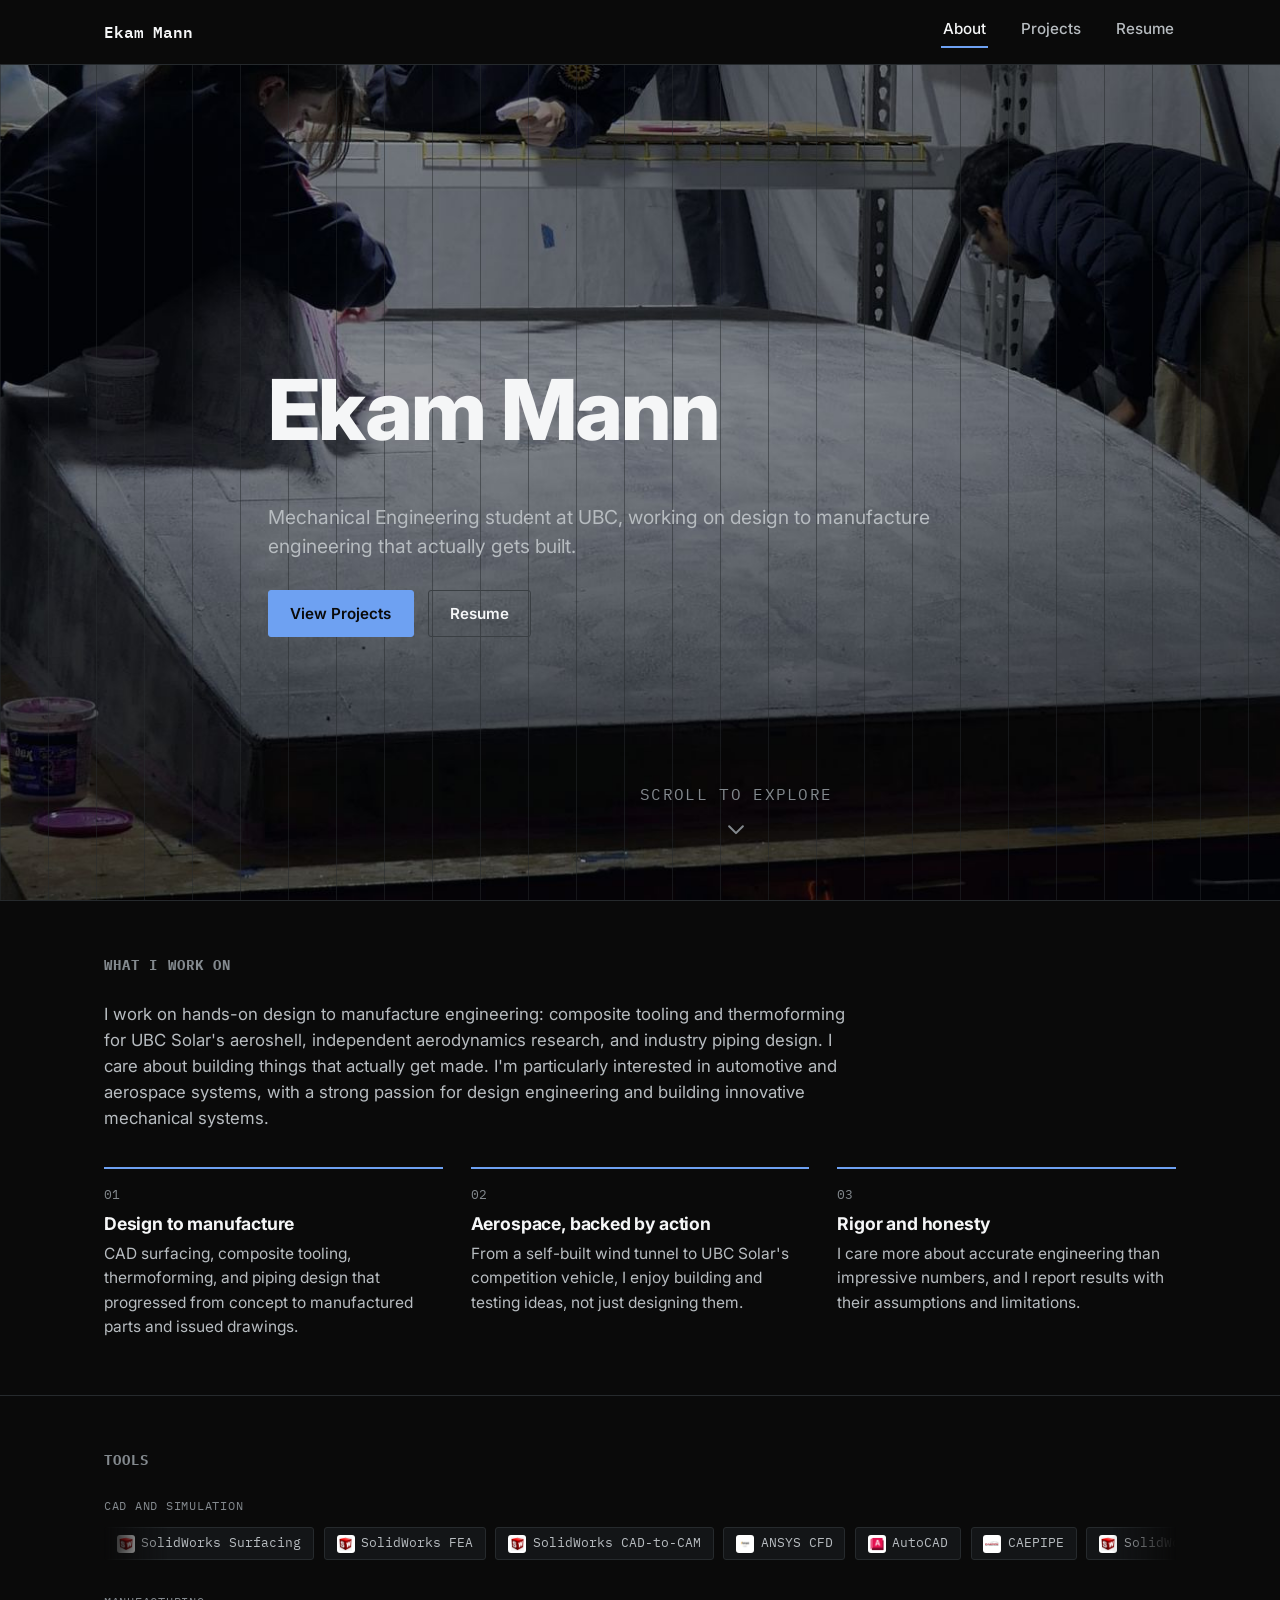
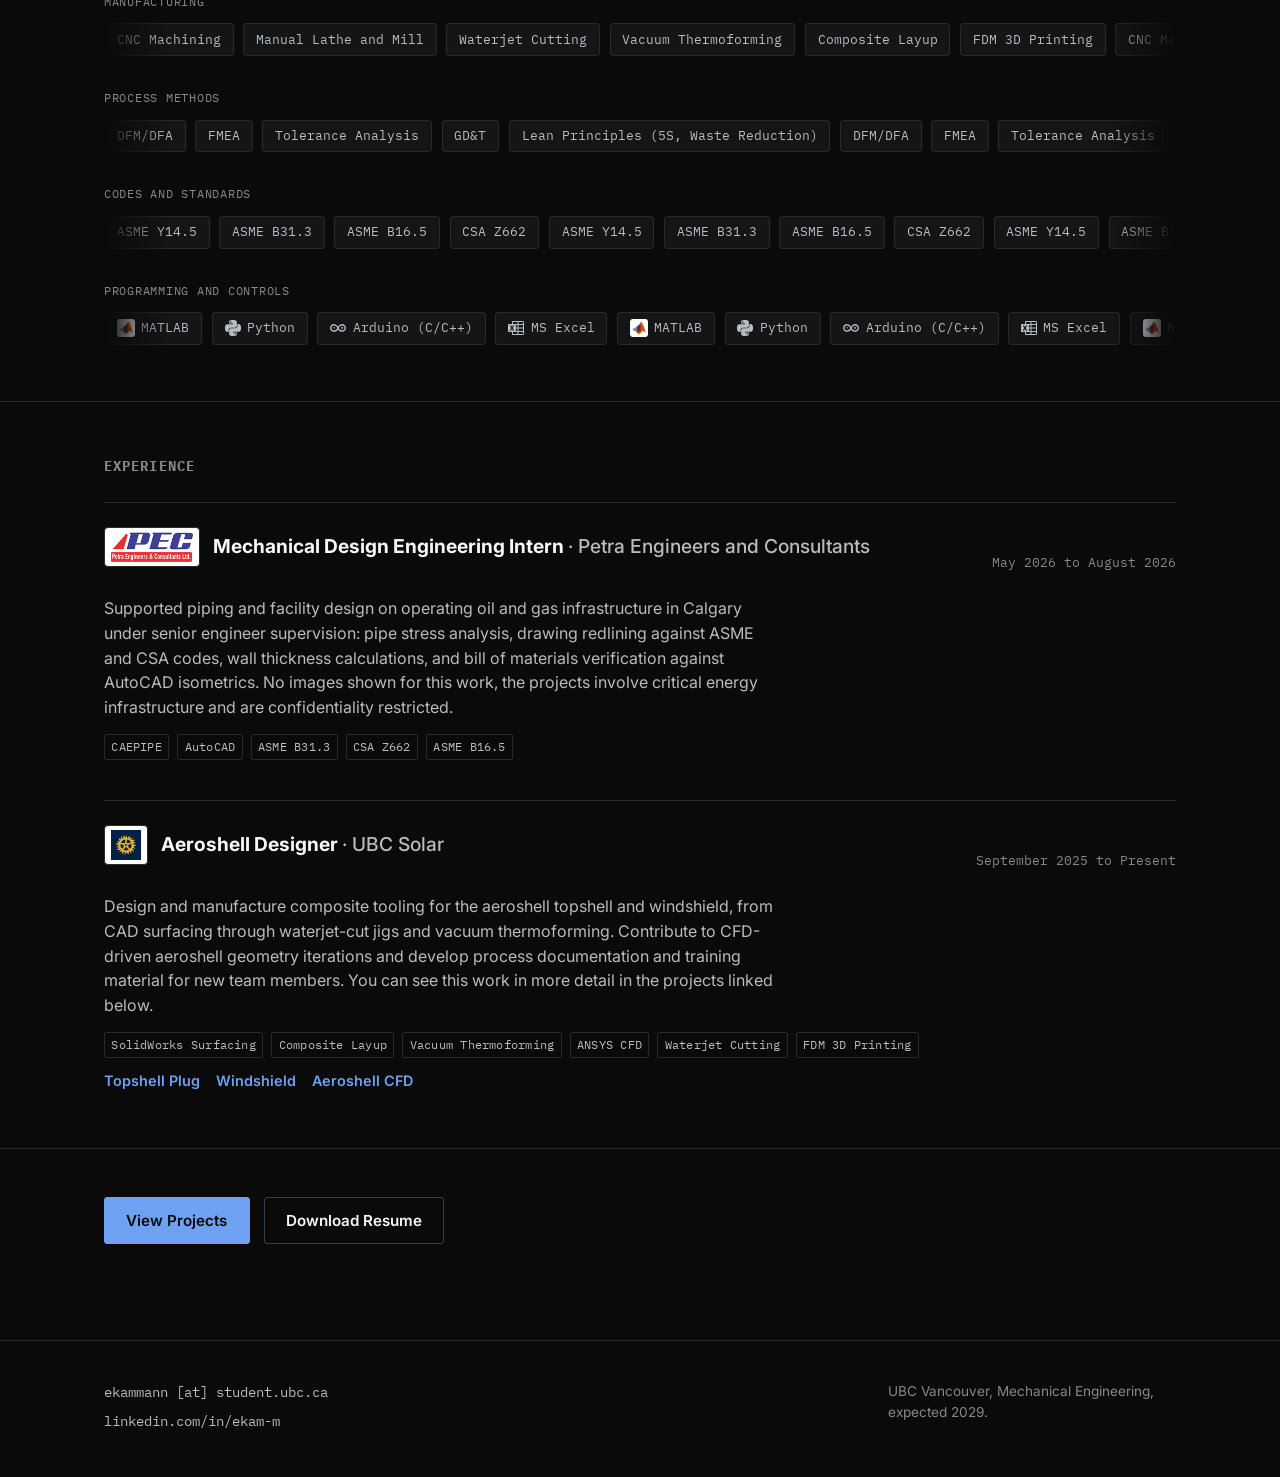
==== commit 282706d0: "Add Open Graph/Twitter meta tags with EM logo image across all pages" ====
--- a/index.html
+++ b/index.html
@@ -5,6 +5,15 @@
 <meta name="viewport" content="width=device-width, initial-scale=1" />
 <title>Ekam Mann · Mechanical Engineering</title>
 <meta name="description" content="Ekam Mann, Mechanical Engineering student at UBC. Design to manufacture work in composite tooling, thermoforming, and industry piping." />
+<meta property="og:type" content="website" />
+<meta property="og:url" content="https://ekammann.com/" />
+<meta property="og:title" content="Ekam Mann · Mechanical Engineering" />
+<meta property="og:description" content="Ekam Mann, Mechanical Engineering student at UBC. Design to manufacture work in composite tooling, thermoforming, and industry piping." />
+<meta property="og:image" content="https://ekammann.com/assets/img/og-image.jpg" />
+<meta name="twitter:card" content="summary" />
+<meta name="twitter:title" content="Ekam Mann · Mechanical Engineering" />
+<meta name="twitter:description" content="Ekam Mann, Mechanical Engineering student at UBC. Design to manufacture work in composite tooling, thermoforming, and industry piping." />
+<meta name="twitter:image" content="https://ekammann.com/assets/img/og-image.jpg" />
 <link rel="icon" href="/favicon.ico" sizes="any" />
 <link rel="icon" href="/assets/img/favicon-32.png" type="image/png" sizes="32x32" />
 <link rel="icon" href="/assets/img/favicon-16.png" type="image/png" sizes="16x16" />
--- a/assets/css/style.css
+++ b/assets/css/style.css
@@ -298,7 +298,7 @@
 .hero {
   position: relative;
   overflow: hidden;
-  min-height: 100svh;
+  min-height: calc(100svh - var(--nav-h));
   display: flex;
   flex-direction: column;
   justify-content: center;
@@ -405,20 +405,25 @@
 .scroll-cue {
   position: absolute;
   left: 50%;
-  bottom: 2.5rem;
+  bottom: 3.75rem;
   transform: translateX(-50%);
   display: flex;
   flex-direction: column;
   align-items: center;
-  gap: 0.5rem;
-  font-family: var(--font-mono);
-  font-size: 0.75rem;
+  gap: 0.65rem;
+  font-family: var(--font-mono);
+  font-size: 1.03rem;
   letter-spacing: 0.08em;
   text-transform: uppercase;
   color: var(--text-tertiary);
   text-decoration: none;
   animation: hero-fade-up 0.7s ease 0.4s both,
     scroll-cue-bounce 2.2s ease-in-out 1.1s infinite;
+}
+
+.scroll-cue svg {
+  width: 22px;
+  height: 22px;
 }
 
 .scroll-cue:hover {
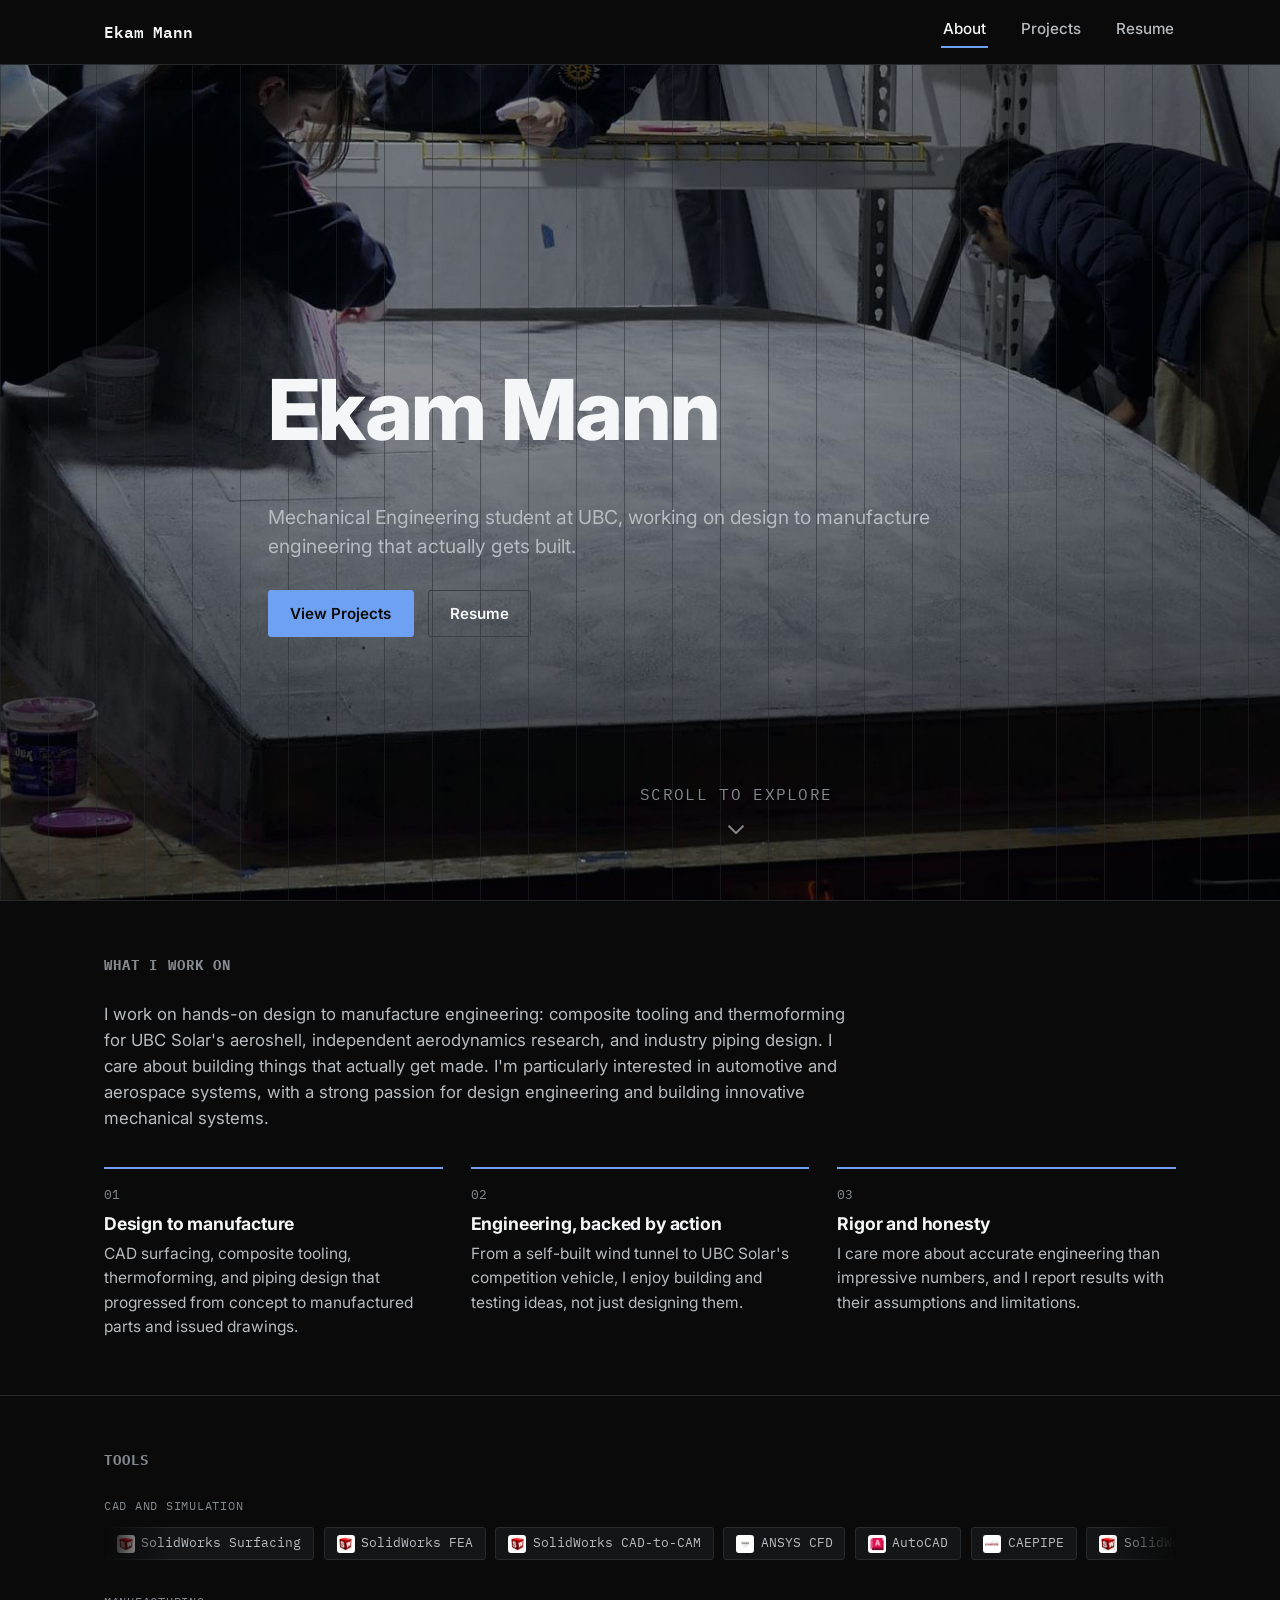
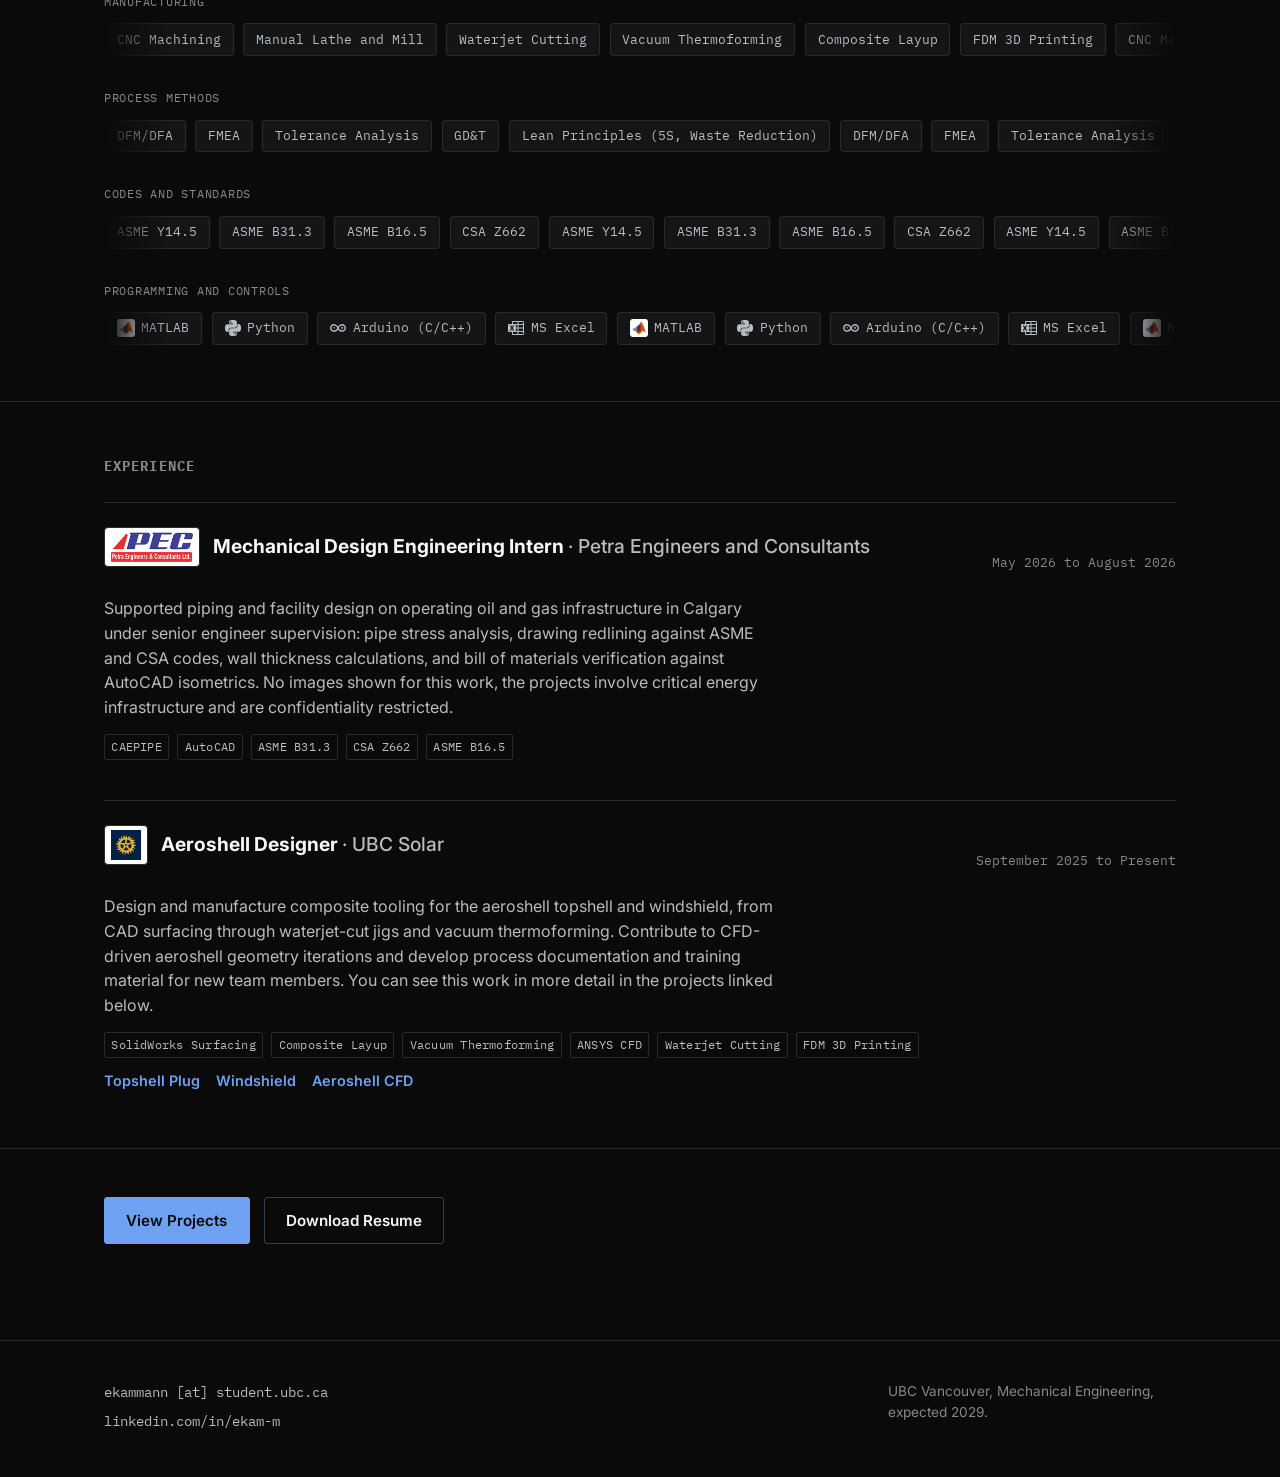
==== commit ce73984d: "Change thread heading from Aerospace to Engineering, backed by action" ====
--- a/index.html
+++ b/index.html
@@ -77,7 +77,7 @@
         </div>
         <div class="thread">
           <span class="thread-index">02</span>
-          <h3>Aerospace, backed by action</h3>
+          <h3>Engineering, backed by action</h3>
           <p>From a self-built wind tunnel to UBC Solar's competition vehicle, I enjoy building and testing ideas, not just designing them.</p>
         </div>
         <div class="thread">
